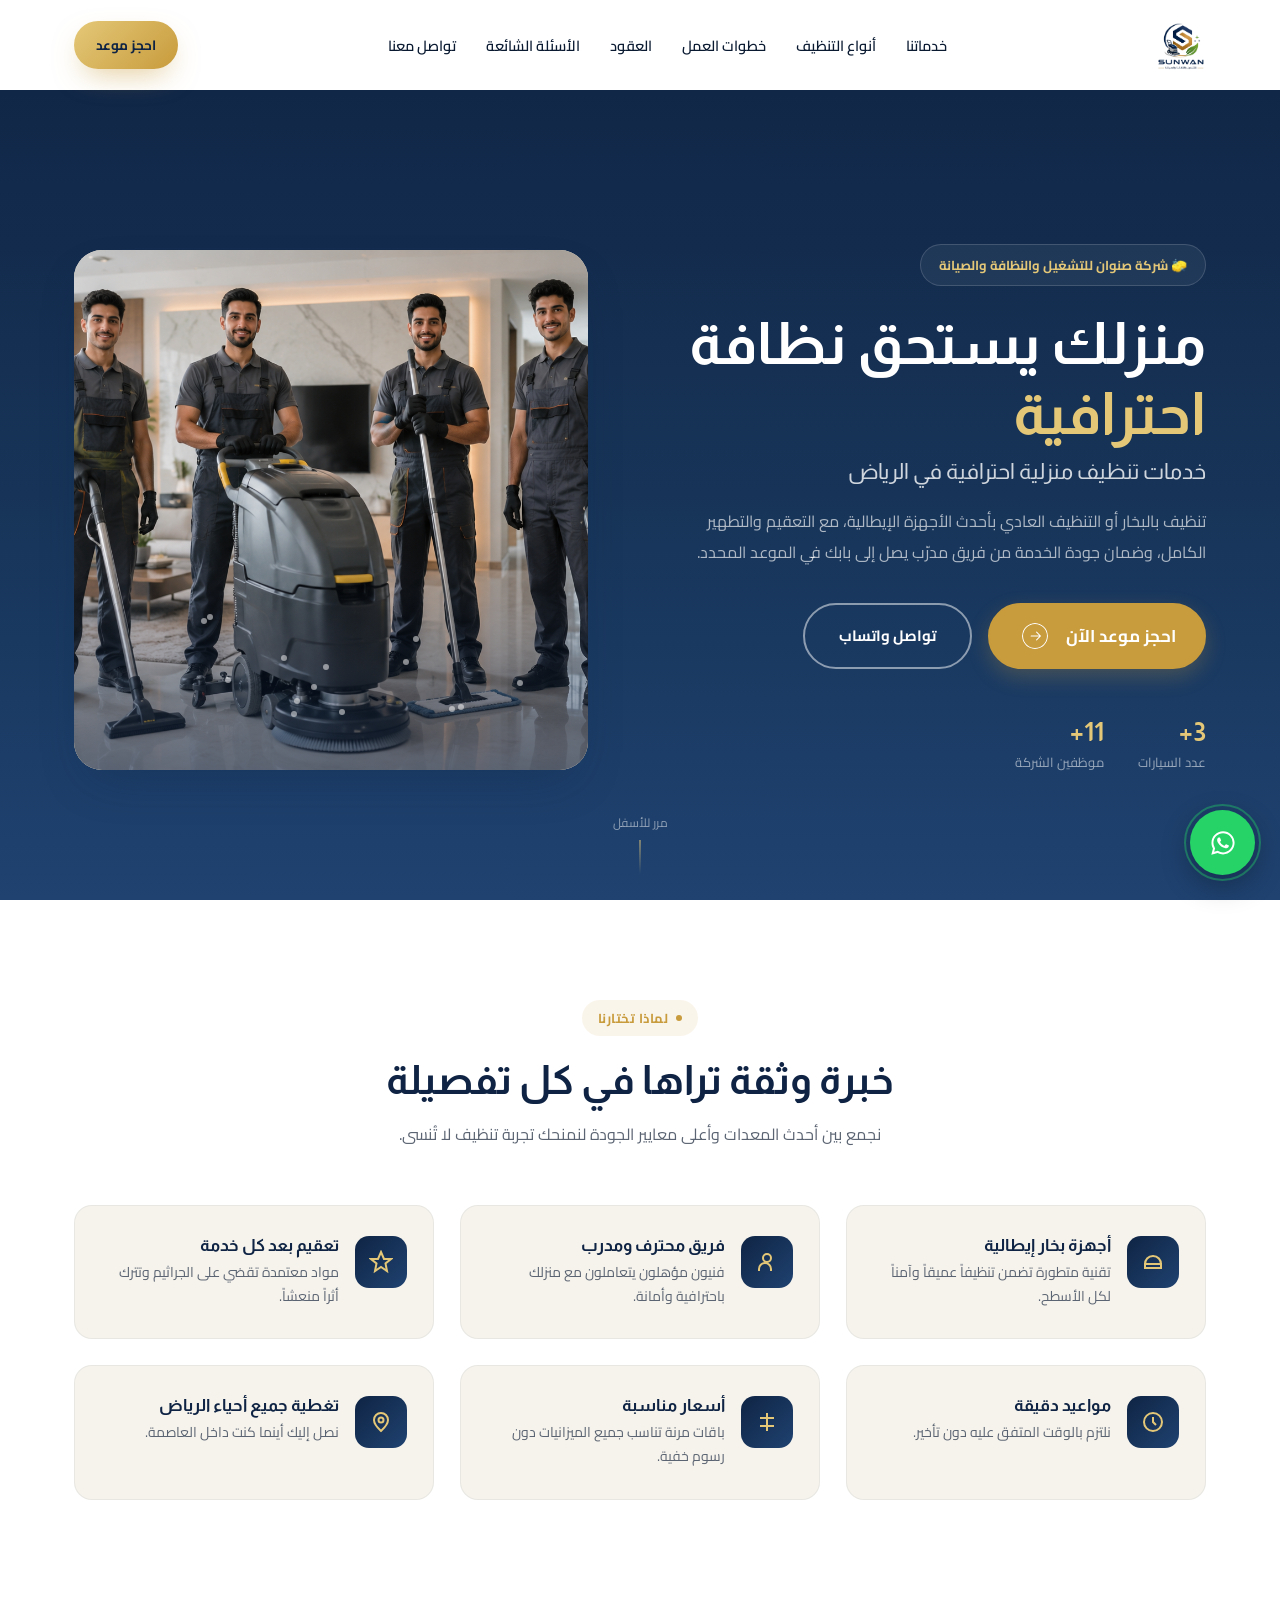
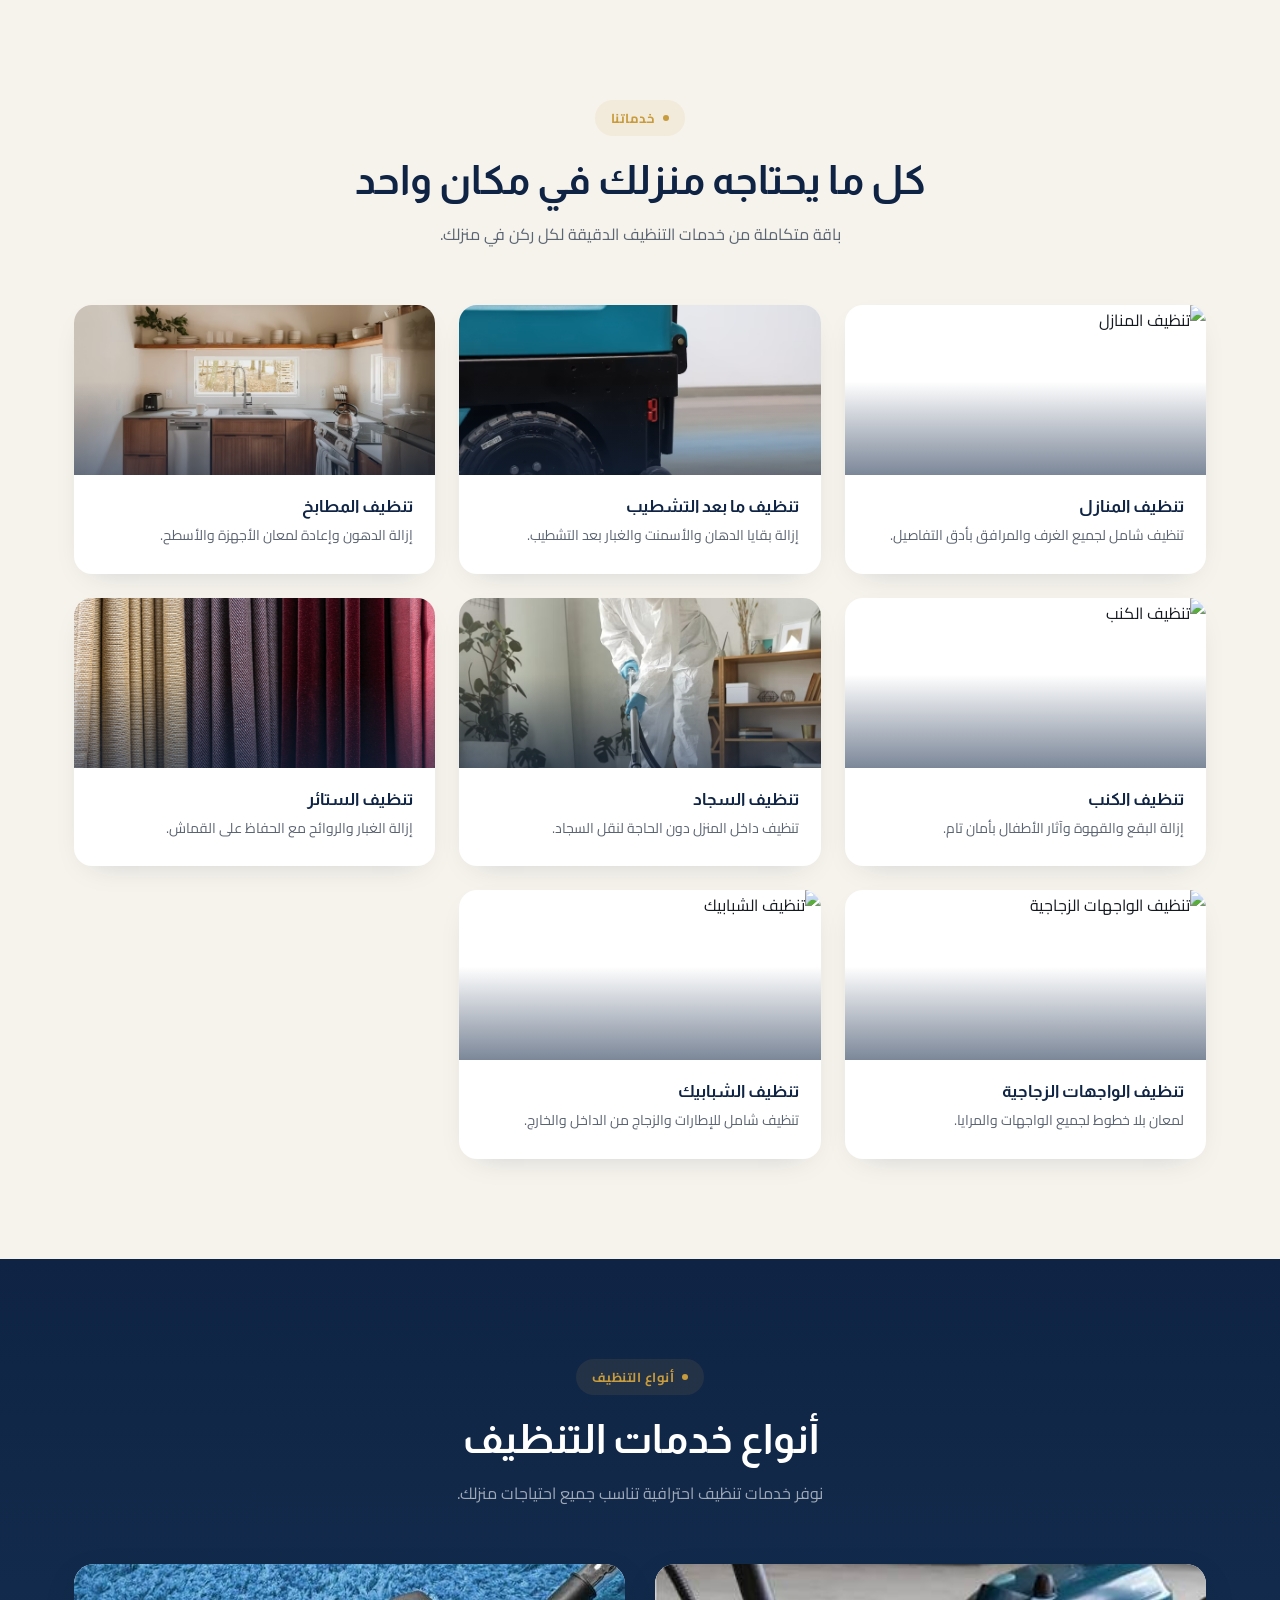
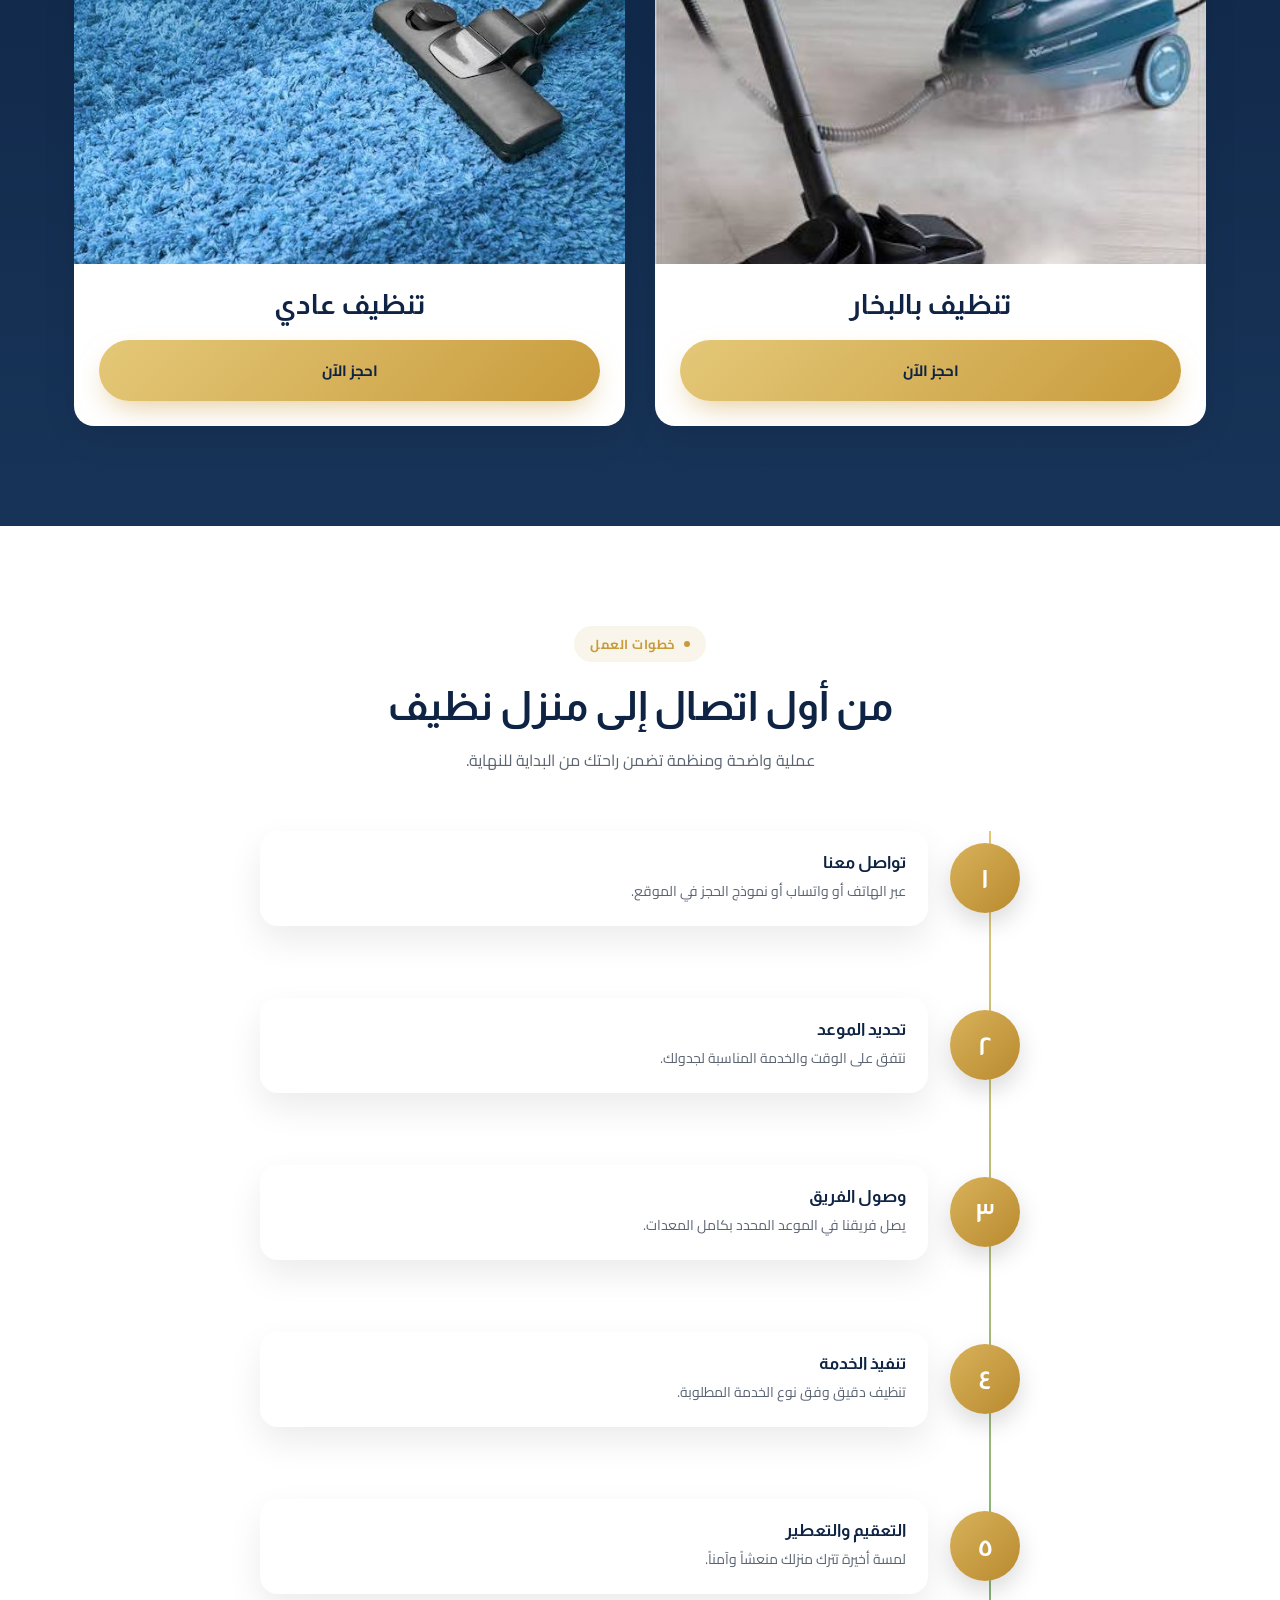
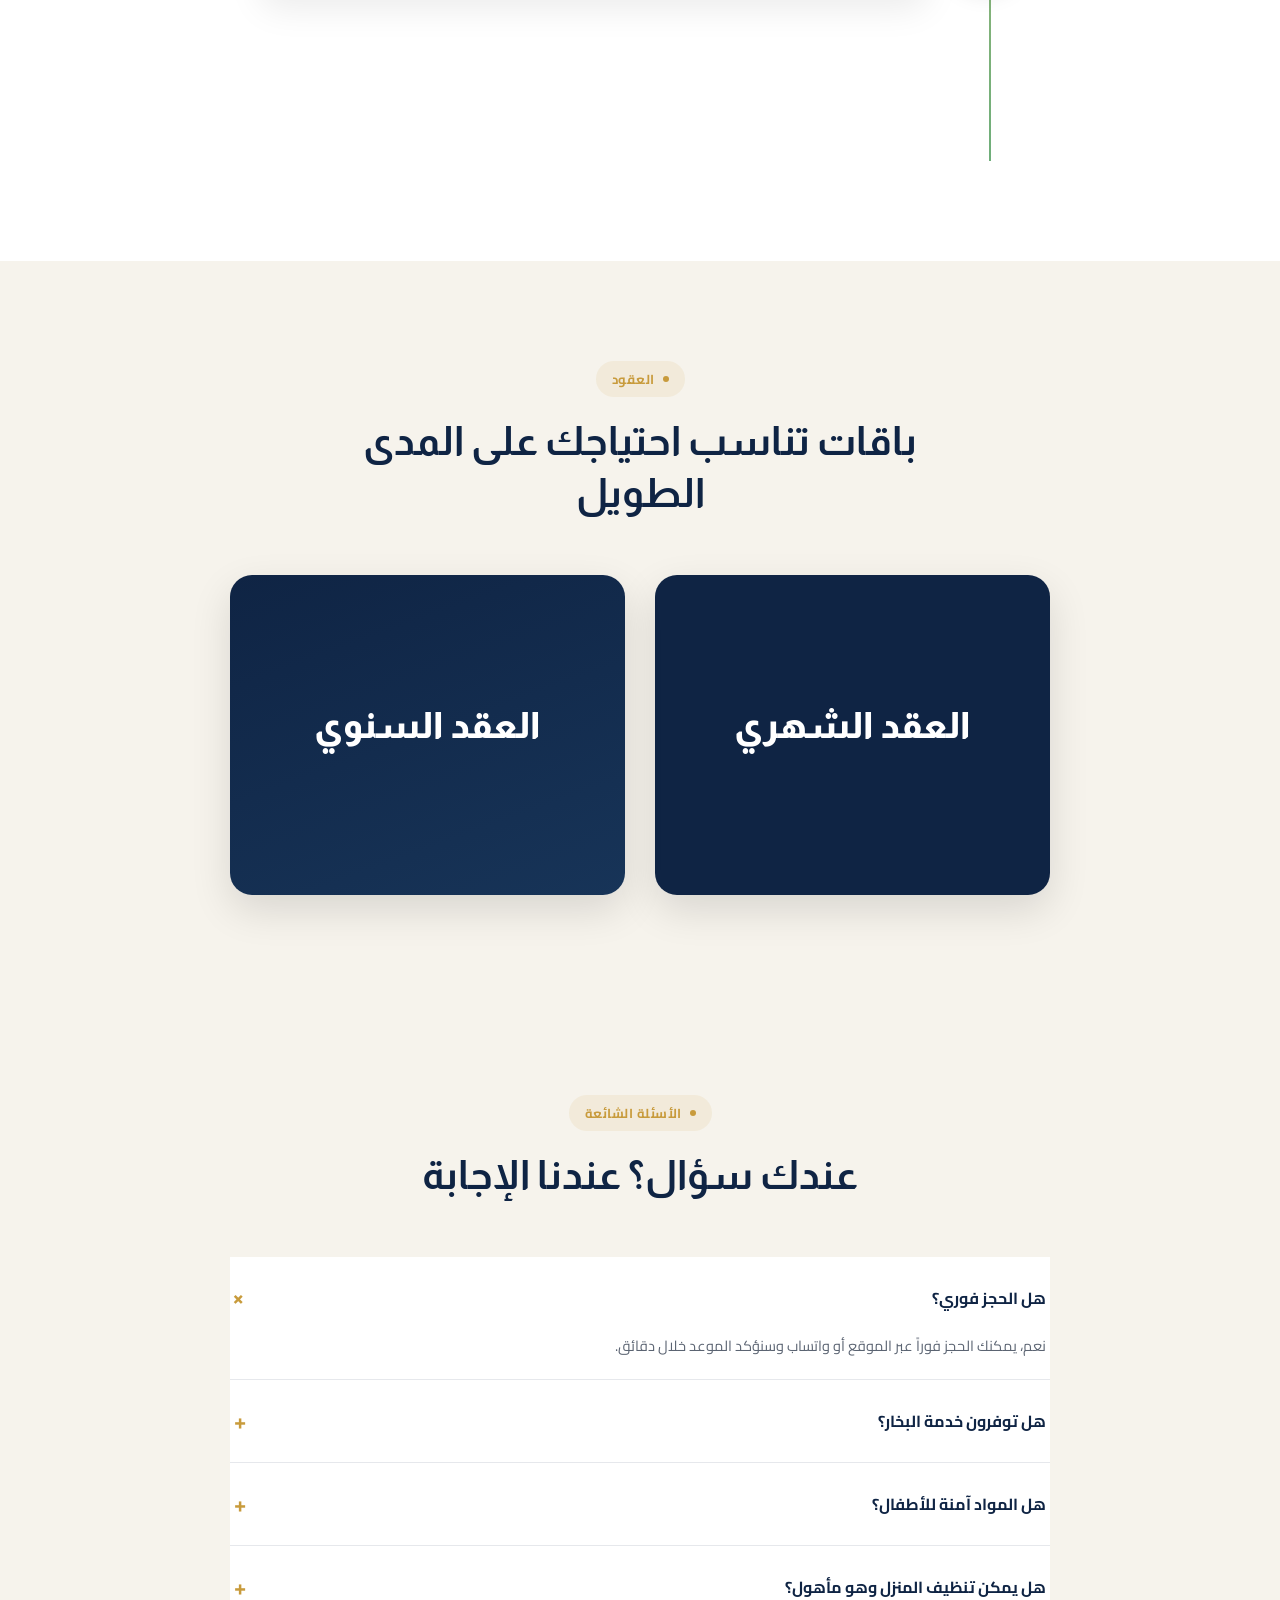
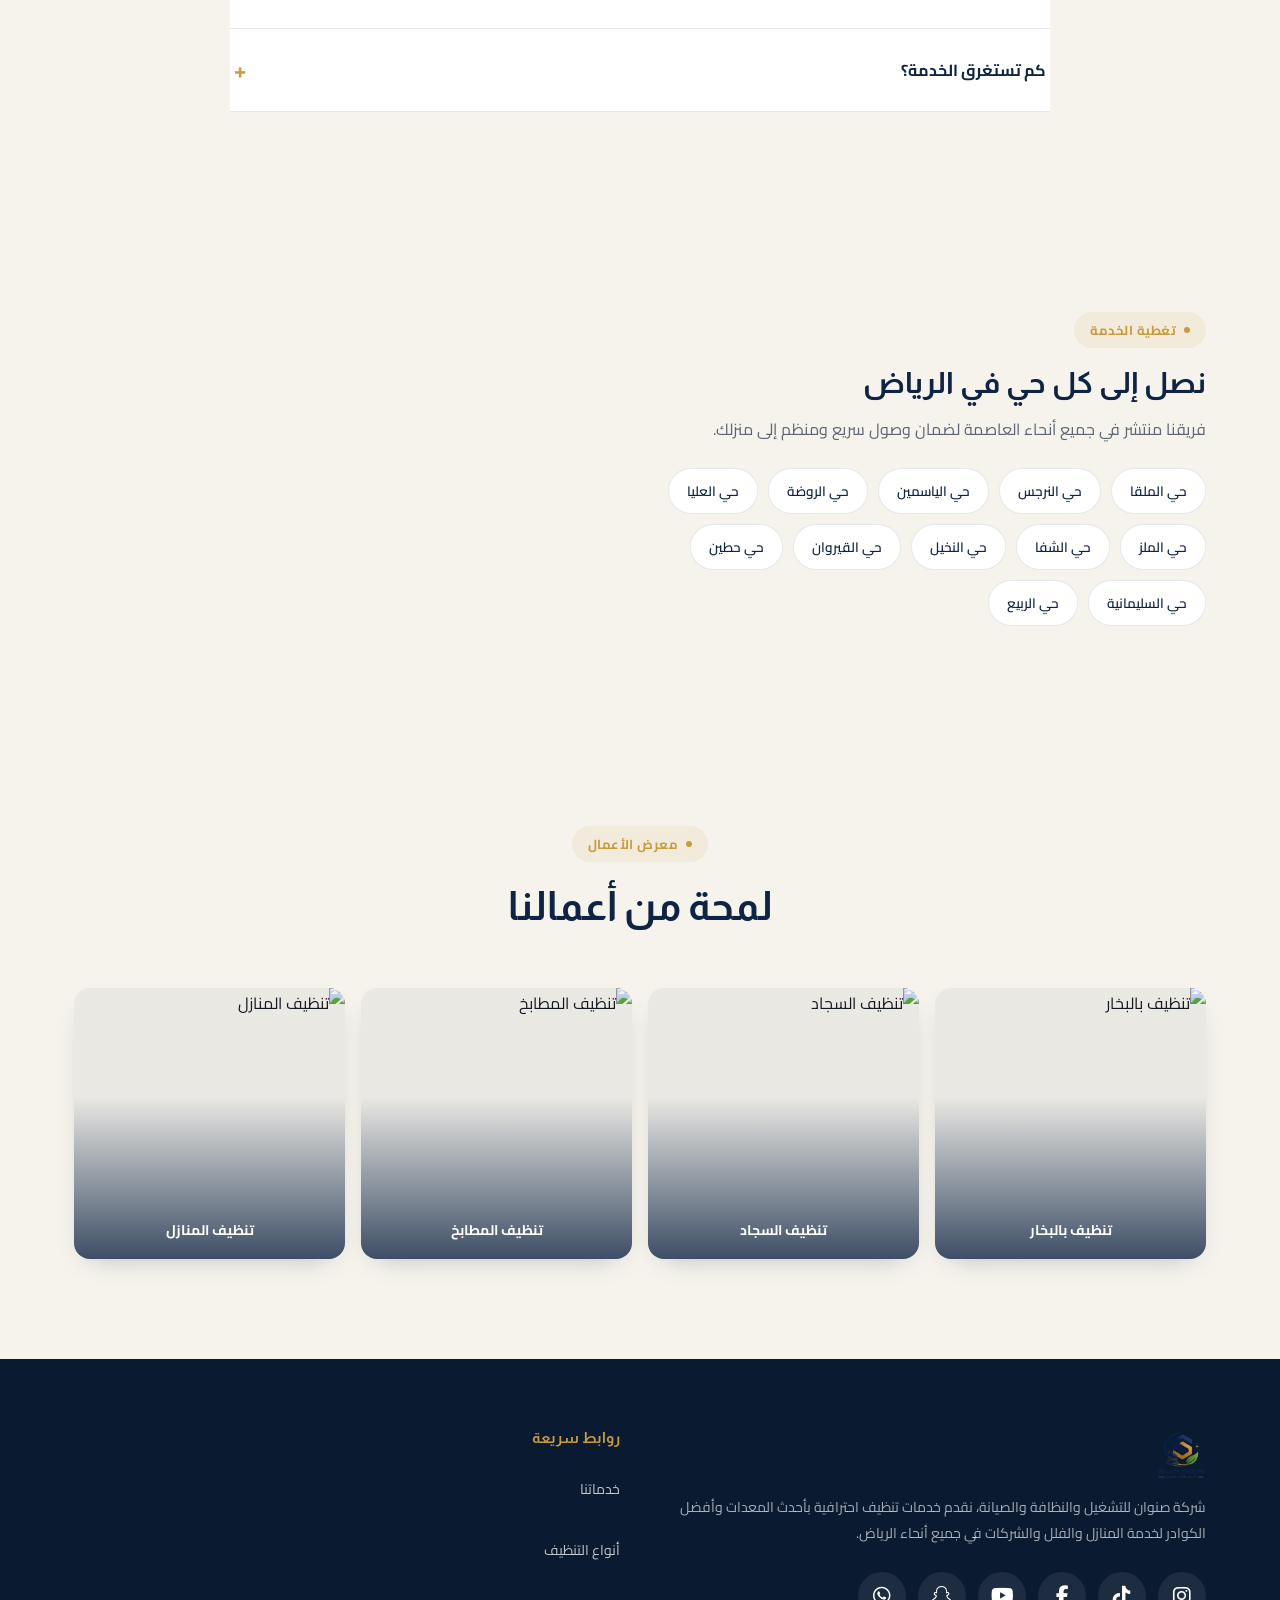
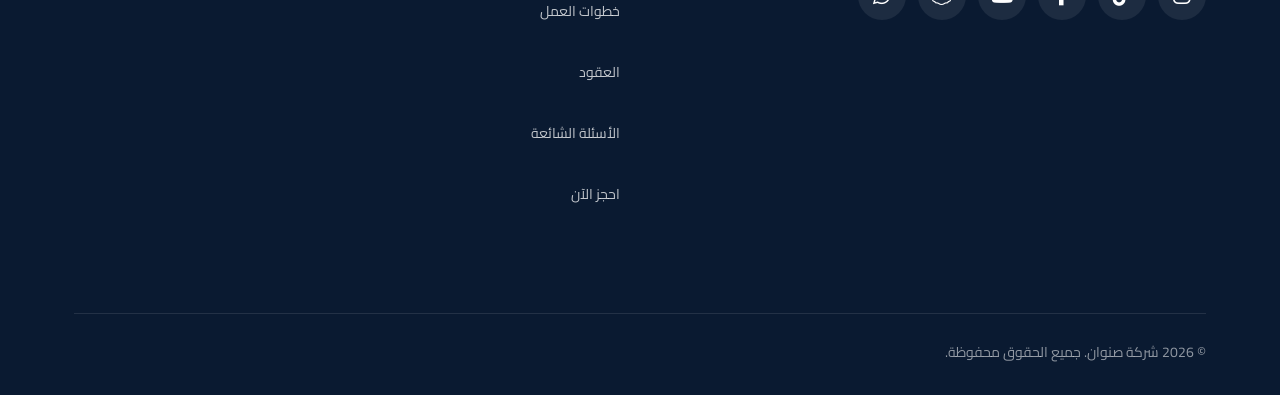
==== index.html @ 256447c5 "Add files via upload" ====
<!DOCTYPE html>
<html lang="ar" dir="rtl">
<head>
<meta charset="UTF-8">
<meta name="viewport" content="width=device-width, initial-scale=1.0">
<title>صنوان | خدمات تنظيف منزلية احترافية في الرياض</title>
<link rel="preconnect" href="https://fonts.googleapis.com">

<link href="https://fonts.googleapis.com/css2?family=Almarai:wght@400;700;800&family=Cairo:wght@300;400;500;600;700&display=swap" rel="stylesheet">
<link rel="stylesheet" href="https://cdnjs.cloudflare.com/ajax/libs/font-awesome/6.7.2/css/all.min.css">
<link rel="stylesheet" href="css.css">
<style>
</style>
</head>
<body>

<!-- HEADER -->
<header id="siteHeader">
  <div class="container nav-wrap">
<div class="logo">
  <a href="index.html">
    <img src="logo.png" alt="SUNWAN Logo">
  </a>
</div>    <nav><ul>
      <li><a href="#services">خدماتنا</a></li>
      <li><a href="#types">أنواع التنظيف</a></li>
      <li><a href="#process">خطوات العمل</a></li>
      <li><a href="#contracts">العقود</a></li>
      <li><a href="#faq">الأسئلة الشائعة</a></li>
      <li><a href="#booking">تواصل معنا</a></li>
    </ul></nav>
    <div class="nav-cta">
      <a href="booking.html" class="btn btn-gold" style="padding:11px 22px; font-size:13.5px;">احجز موعد</a>
    </div>
    <div class="nav-toggle"><span></span><span></span><span></span></div>
  </div>
</header>

<!-- HERO -->
<section class="hero">
  <div class="container hero-grid">
    <div>
      <div class="hero-eyebrow">🧽 شركة صنوان للتشغيل والنظافة والصيانة</div>
      <h1>منزلك يستحق نظافة <em>احترافية</em></h1>
      <h2 class="sub">خدمات تنظيف منزلية احترافية في الرياض</h2>
      <p class="desc">تنظيف بالبخار أو التنظيف العادي بأحدث الأجهزة الإيطالية، مع التعقيم والتطهير الكامل، وضمان جودة الخدمة من فريق مدرّب يصل إلى بابك في الموعد المحدد.</p>
      <div class="hero-actions">


        
<a href="booking.html" class="btn-book">
    <span>احجز موعد الآن</span>

    <svg xmlns="http://www.w3.org/2000/svg"
        viewBox="0 0 74 74"
        width="32"
        height="32"
        fill="none">
        <circle cx="37" cy="37" r="35.5"
            stroke="currentColor"
            stroke-width="3"/>
        <path fill="currentColor"
            d="M49 35.5H26a1.5 1.5 0 000 3h23l-8.49 8.49a1.5 1.5 0 102.12 2.12l11.05-11.05a1.5 1.5 0 000-2.12L42.63 24.89a1.5 1.5 0 10-2.12 2.12L49 35.5z"/>
    </svg>
</a>        <a href="https://wa.me/966569907555?text=السلام%20عليكم،%20أود%20الاستفسار%20عن%20خدماتكم" target="_blank" class="btn btn-outline">تواصل واتساب</a>
      </div>
      <div class="hero-stats">
        <div><strong id="statHomes">0</strong><span> عدد السيارات </span></div>
        <div><strong id="statClients">0</strong><span> موظفين الشركة</span></div>
      </div>
    </div>

    <div class="hero-visual">
      <div class="room-card">
        <img src="main.png" alt="فريق تنظيف منزلي محترف داخل منزل حديث">
      </div>
      <div class="floaters" id="dustFloaters"></div>
    </div>
  </div>
  <div class="scroll-cue"><span>مرر للأسفل</span><span class="line"></span></div>
</section>

<!-- WHY US -->
<section class="section why reveal" id="why">
  <div class="container">
    <div class="section-head">
      <div class="eyebrow">لماذا تختارنا</div>
      <h2>خبرة وثقة تراها في كل تفصيلة</h2>
      <p>نجمع بين أحدث المعدات وأعلى معايير الجودة لنمنحك تجربة تنظيف لا تُنسى.</p>
    </div>
    <div class="why-grid">
      <div class="why-item"><div class="why-icon"><svg width="24" height="24" viewBox="0 0 24 24" fill="none" stroke="currentColor" stroke-width="2"><path d="M4 14c0-4 3-8 8-8s8 4 8 8"/><path d="M4 14h16v4H4z"/></svg></div><div><h4>أجهزة بخار إيطالية</h4><p>تقنية متطورة تضمن تنظيفاً عميقاً وآمناً لكل الأسطح.</p></div></div>
      <div class="why-item"><div class="why-icon"><svg width="24" height="24" viewBox="0 0 24 24" fill="none" stroke="currentColor" stroke-width="2"><circle cx="12" cy="8" r="4"/><path d="M4 21v-2a6 6 0 0112 0v2"/></svg></div><div><h4>فريق محترف ومدرب</h4><p>فنيون مؤهلون يتعاملون مع منزلك باحترافية وأمانة.</p></div></div>
      <div class="why-item"><div class="why-icon"><svg width="24" height="24" viewBox="0 0 24 24" fill="none" stroke="currentColor" stroke-width="2"><path d="M12 2l3 7h7l-5.5 4.5L18 21l-6-4-6 4 1.5-7.5L2 9h7z"/></svg></div><div><h4>تعقيم بعد كل خدمة</h4><p>مواد معتمدة تقضي على الجراثيم وتترك أثراً منعشاً.</p></div></div>
      <div class="why-item"><div class="why-icon"><svg width="24" height="24" viewBox="0 0 24 24" fill="none" stroke="currentColor" stroke-width="2"><circle cx="12" cy="12" r="9"/><path d="M12 7v5l3 3"/></svg></div><div><h4>مواعيد دقيقة</h4><p>نلتزم بالوقت المتفق عليه دون تأخير.</p></div></div>
      <div class="why-item"><div class="why-icon"><svg width="24" height="24" viewBox="0 0 24 24" fill="none" stroke="currentColor" stroke-width="2"><path d="M12 3v18M5 8h14M5 16h14"/></svg></div><div><h4>أسعار مناسبة</h4><p>باقات مرنة تناسب جميع الميزانيات دون رسوم خفية.</p></div></div>
      <div class="why-item"><div class="why-icon"><svg width="24" height="24" viewBox="0 0 24 24" fill="none" stroke="currentColor" stroke-width="2"><path d="M12 21s-7-6.5-7-11a7 7 0 0114 0c0 4.5-7 11-7 11z"/><circle cx="12" cy="10" r="2.5"/></svg></div><div><h4>تغطية جميع أحياء الرياض</h4><p>نصل إليك أينما كنت داخل العاصمة.</p></div></div>
    </div>
  </div>
</section>

<!-- SERVICES -->
<section class="section services reveal" id="services">
  <div class="container">
    <div class="section-head">
      <div class="eyebrow">خدماتنا</div>
      <h2>كل ما يحتاجه منزلك في مكان واحد</h2>
      <p>باقة متكاملة من خدمات التنظيف الدقيقة لكل ركن في منزلك.</p>
    </div>
    <div class="services-grid">
      <div class="svc-card"><div class="svc-top"><img src="ser/1.jpg" alt="تنظيف المنازل"></div><div class="svc-body"><h4>تنظيف المنازل</h4><p>تنظيف شامل لجميع الغرف والمرافق بأدق التفاصيل.</p></div></div>
      <div class="svc-card"><div class="svc-top"><img src="ser/2.avif" alt="تنظيف ما بعد التشطيب"></div><div class="svc-body"><h4>تنظيف ما بعد التشطيب</h4><p>إزالة بقايا الدهان والأسمنت والغبار بعد التشطيب.</p></div></div>
      <div class="svc-card"><div class="svc-top"><img src="ser/3.avif" alt="تنظيف المطابخ"></div><div class="svc-body"><h4>تنظيف المطابخ</h4><p>إزالة الدهون وإعادة لمعان الأجهزة والأسطح.</p></div></div>
      <div class="svc-card"><div class="svc-top"><img src="ser/4.jpg" alt="تنظيف الكنب"></div><div class="svc-body"><h4>تنظيف الكنب</h4><p>إزالة البقع والقهوة وآثار الأطفال بأمان تام.</p></div></div>
      <div class="svc-card"><div class="svc-top"><img src="ser/5.avif" alt="تنظيف السجاد"></div><div class="svc-body"><h4>تنظيف السجاد</h4><p>تنظيف داخل المنزل دون الحاجة لنقل السجاد.</p></div></div>
      <div class="svc-card"><div class="svc-top"><img src="ser/6.jpg" alt="تنظيف الستائر"></div><div class="svc-body"><h4>تنظيف الستائر</h4><p>إزالة الغبار والروائح مع الحفاظ على القماش.</p></div></div>
      <div class="svc-card"><div class="svc-top"><img src="ser/7.jpg" alt="تنظيف الواجهات الزجاجية"></div><div class="svc-body"><h4>تنظيف الواجهات الزجاجية</h4><p>لمعان بلا خطوط لجميع الواجهات والمرايا.</p></div></div>
      <div class="svc-card"><div class="svc-top"><img src="ser/8.jpg" alt="تنظيف الشبابيك"></div><div class="svc-body"><h4>تنظيف الشبابيك</h4><p>تنظيف شامل للإطارات والزجاج من الداخل والخارج.</p></div></div>
      
    </div>
  </div>
</section>
<!-- CLEANING TYPES -->
<section class="section types reveal" id="types">
  <div class="container">

    <div class="section-head">
      <div class="eyebrow">أنواع التنظيف</div>
      <h2>   أنواع خدمات التنظيف</h2>
      <p>نوفر خدمات تنظيف احترافية تناسب جميع احتياجات منزلك.</p>
    </div>

    <div class="types-grid">

      <!-- تنظيف بالبخار -->
      <div class="type-card">
        <img src="clean/1.png" alt="تنظيف بالبخار">
        <div class="type-content">
          <h3>تنظيف بالبخار</h3>
          <a href="booking.html" class="btn btn-gold">احجز الآن</a>
        </div>
      </div>

      <!-- تنظيف عادي -->
      <div class="type-card">
        <img src="clean/2.jfif" alt="تنظيف عادي">
        <div class="type-content">
          <h3>تنظيف عادي</h3>
          <a href="booking.html" class="btn btn-gold">احجز الآن</a>
        </div>
      </div>

    </div>

  </div>
</section>
<!-- PROCESS -->
<section class="section process reveal" id="process">
  <div class="container">
    <div class="section-head">
      <div class="eyebrow">خطوات العمل</div>
      <h2>من أول اتصال إلى منزل نظيف</h2>
      <p>عملية واضحة ومنظمة تضمن راحتك من البداية للنهاية.</p>
    </div>
    <div class="timeline">
      <div class="tl-step"><div class="tl-num">١</div><div class="tl-content"><h4>تواصل معنا</h4><p>عبر الهاتف أو واتساب أو نموذج الحجز في الموقع.</p></div></div>
      <div class="tl-step"><div class="tl-num">٢</div><div class="tl-content"><h4>تحديد الموعد</h4><p>نتفق على الوقت والخدمة المناسبة لجدولك.</p></div></div>
      <div class="tl-step"><div class="tl-num">٣</div><div class="tl-content"><h4>وصول الفريق</h4><p>يصل فريقنا في الموعد المحدد بكامل المعدات.</p></div></div>
      <div class="tl-step"><div class="tl-num">٤</div><div class="tl-content"><h4>تنفيذ الخدمة</h4><p>تنظيف دقيق وفق نوع الخدمة المطلوبة.</p></div></div>
      <div class="tl-step"><div class="tl-num">٥</div><div class="tl-content"><h4>التعقيم والتعطير</h4><p>لمسة أخيرة تترك منزلك منعشاً وآمناً.</p></div></div>
      <div class="tl-step"><div class="tl-num">٦</div><div class="tl-content"><h4>استلام العميل للخدمة</h4><p>نراجع النتيجة معك للتأكد من رضاك الكامل.</p></div></div>
    </div>
  </div>
</section>

<!-- CONTRACTS -->
<section class="section contracts reveal" id="contracts">
  <div class="container">
    <div class="section-head">
      <div class="eyebrow">العقود</div>
      <h2>باقات تناسب احتياجك على المدى الطويل</h2>
    </div>
    <div class="contract-grid">

    <div class="contract-card">

        <div class="contract-front">
            <h3>العقد الشهري</h3>
        </div>

        <div class="contract-back">
            <span class="tag">مرن</span>

            <ul>
                <li>زيارات دورية شهرية</li>
                <li>خصومات على الخدمات الإضافية</li>
                <li>إمكانية التعديل أو الإلغاء بسهولة</li>
            </ul>

        </div>

    </div>

    <div class="contract-card featured">

        <div class="contract-front">
            <h3>العقد السنوي</h3>
        </div>

        <div class="contract-back">
            <span class="tag">الأفضل قيمة</span>

            <ul>
                <li>أسعار أفضل مقارنة بالحجز الفردي</li>
                <li>أولوية في الحجز والمواعيد</li>
                <li>فريق ثابت يتعرف على منزلك</li>
            </ul>

        </div>

    </div>

</div>
    </div>
  </div>
</section>

<!-- FAQ -->
<section class="section reveal" id="faq">
  <div class="container">
    <div class="section-head">
      <div class="eyebrow">الأسئلة الشائعة</div>
      <h2>عندك سؤال؟ عندنا الإجابة</h2>
    </div>
    <div class="faq">
      <details open><summary>هل الحجز فوري؟</summary><p>نعم، يمكنك الحجز فوراً عبر الموقع أو واتساب وسنؤكد الموعد خلال دقائق.</p></details>
      <details><summary>هل توفرون خدمة البخار؟</summary><p>نعم، نستخدم أجهزة بخار إيطالية حديثة مناسبة لجميع أنواع الأسطح والمفروشات.</p></details>
      <details><summary>هل المواد آمنة للأطفال؟</summary><p>جميع المواد المستخدمة معتمدة وآمنة تماماً على الأطفال والحيوانات الأليفة.</p></details>
      <details><summary>هل يمكن تنظيف المنزل وهو مأهول؟</summary><p>بالتأكيد، نراعي وجود السكان ونعمل بطريقة منظمة لا تسبب أي إزعاج.</p></details>
      <details><summary>كم تستغرق الخدمة؟</summary><p>تختلف المدة حسب مساحة المنزل ونوع الخدمة، وعادة ما تتراوح بين ساعتين وأربع ساعات.</p></details>
    </div>
  </div>
</section>

<!-- STATS -->


<!-- COVERAGE -->
<section class="section coverage reveal">
  <div class="container coverage-wrap">
    <div>
      <div class="eyebrow">تغطية الخدمة</div>
      <h2 style="font-size:30px; margin-bottom:16px;">نصل إلى كل حي في الرياض</h2>
      <p style="color:var(--muted); margin-bottom:24px; line-height:1.8;">فريقنا منتشر في جميع أنحاء العاصمة لضمان وصول سريع ومنظم إلى منزلك.</p>
      <div class="coverage-chips">
        <span class="chip">حي الملقا</span><span class="chip">حي النرجس</span><span class="chip">حي الياسمين</span>
        <span class="chip">حي الروضة</span><span class="chip">حي العليا</span><span class="chip">حي الملز</span>
        <span class="chip">حي الشفا</span><span class="chip">حي النخيل</span><span class="chip">حي القيروان</span>
        <span class="chip">حي حطين</span><span class="chip">حي السليمانية</span><span class="chip">حي الربيع</span>
      </div>
    </div>
</section>

<!-- GALLERY -->
<section class="section reveal">
  <div class="container">
    <div class="section-head">
      <div class="eyebrow">معرض الأعمال</div>
      <h2>لمحة من أعمالنا</h2>
    </div>
    <div class="gallery-grid">
      <div class="g-item"><img src="https://images.unsplash.com/photo-1784622526658-61103c3ad820?fm=jpg&q=80&w=600&auto=format&fit=crop" alt="تنظيف بالبخار"><div class="g-caption">تنظيف بالبخار</div></div>
      <div class="g-item"><img src="https://images.unsplash.com/photo-1742483359033-13315b247c74?fm=jpg&q=80&w=600&auto=format&fit=crop" alt="تنظيف السجاد"><div class="g-caption">تنظيف السجاد</div></div>
      <div class="g-item"><img src="https://images.unsplash.com/photo-1761656630581-69a58e4e1c09?fm=jpg&q=80&w=600&auto=format&fit=crop" alt="تنظيف المطابخ"><div class="g-caption">تنظيف المطابخ</div></div>
      <div class="g-item"><img src="ser/1.jpg" alt="تنظيف المنازل"><div class="g-caption">تنظيف المنازل</div></div>
    </div>
  </div>
</section>



<!-- BOOKING -->

<!-- FOOTER -->
<footer>
  <div class="container">
    <div class="footer-grid">

      <!-- Logo -->
      <div>

        <div class="footer-logo">
          <img src="logo.png" alt="SUNWAN">
        </div>

        <p class="footer-text">
          شركة صنوان للتشغيل والنظافة والصيانة، نقدم خدمات تنظيف احترافية
          بأحدث المعدات وأفضل الكوادر لخدمة المنازل والفلل والشركات في جميع
          أنحاء الرياض.
        </p>

        <div class="social">

          <a href="https://www.instagram.com/sunwan_sa?utm_source=qr&igsh=MTMyczV4aXNkNmdlaw==" target="_blank" aria-label="Instagram">
            <i class="fab fa-instagram"></i>
          </a>

          <a href="https://www.tiktok.com/@sunwan_sa?_r=1&_t=ZS-981fyk90T9Y" target="_blank" aria-label="TikTok">
            <i class="fab fa-tiktok"></i>
          </a>

          <a href="https://www.facebook.com/people/%D8%B4%D8%B1%D9%83%D8%A9-%D8%B5%D9%86%D9%88%D8%A7%D9%86-%D8%A7%D9%84%D9%85%D8%B7%D9%88%D8%B1%D8%A9-%D9%84%D9%84%D9%86%D8%B8%D8%A7%D9%81%D8%A9-%D9%88%D8%A7%D9%84%D8%B5%D9%8A%D8%A7%D9%86%D8%A9-%D9%88%D8%A7%D9%84%D8%AA%D8%B4%D8%BA%D9%8A%D9%84/61592068643540/?rdid=dFMSb3EeC5DwrnHu&share_url=https%3A%2F%2Fwww.facebook.com%2Fshare%2F18ucL7JZgd%2F" target="_blank" aria-label="Facebook">
            <i class="fab fa-facebook-f"></i>
          </a>

          <a href="https://www.youtube.com/@sunwan_sa?si=2tzPLWfqnIXDIcfa" target="_blank" aria-label="YouTube">
            <i class="fab fa-youtube"></i>
          </a>

          <a href="https://www.snapchat.com/@sunwan_sa?share_id=oC4tZ3atR_Y&locale=ar-EG" target="_blank" aria-label="Snapchat">
            <i class="fab fa-snapchat-ghost"></i>
          </a>

          

          <a href="https://wa.me/966569907555" target="_blank" aria-label="WhatsApp">
            <i class="fab fa-whatsapp"></i>
          </a>

        </div>

      </div>

      <!-- Quick Links -->
      <div>
        <h5 style="color:#C89B3C;">روابط سريعة</h5>

        <ul>
          <li><a href="#services">خدماتنا</a></li>
          <li><a href="#types">أنواع التنظيف</a></li>
          <li><a href="#process">خطوات العمل</a></li>
          <li><a href="#contracts">العقود</a></li>
          <li><a href="#faq">الأسئلة الشائعة</a></li>
          <li><a href="#booking">احجز الآن</a></li>
        </ul>

      </div>

      <!-- Contact -->


      <!-- Work Hours -->

    

    </div>

    <div class="foot-bottom">

      <span>
        © 2026 شركة صنوان. جميع الحقوق محفوظة.
      </span>

     

    </div>

  </div>
</footer>

<!-- Floating WhatsApp -->



<a href="https://wa.me/966569907555?text=السلام%20عليكم،%20أود%20الاستفسار%20عن%20خدماتكم" target="_blank" class="wa-float" aria-label="تواصل واتساب">
  <svg width="28" height="28" viewBox="0 0 24 24" fill="currentColor"><path d="M12.04 2C6.58 2 2.13 6.45 2.13 11.91c0 1.75.46 3.39 1.26 4.81L2 22l5.42-1.36a9.9 9.9 0 004.62 1.14h.01c5.46 0 9.9-4.45 9.9-9.91 0-2.65-1.03-5.13-2.9-7C17.17 3.03 14.69 2 12.04 2zm0 18.06h-.01a8.2 8.2 0 01-4.18-1.14l-.3-.18-3.12.8.83-3.04-.2-.31a8.16 8.16 0 01-1.26-4.36c0-4.52 3.68-8.2 8.24-8.2 2.2 0 4.27.86 5.83 2.42a8.14 8.14 0 012.41 5.8c0 4.52-3.68 8.21-8.24 8.21zm4.51-6.15c-.25-.12-1.47-.72-1.7-.8-.23-.09-.39-.12-.56.12-.17.25-.64.8-.78.96-.14.17-.29.19-.54.06-.25-.12-1.04-.38-1.99-1.22-.73-.65-1.23-1.46-1.37-1.71-.14-.25-.02-.38.11-.51.11-.11.25-.29.37-.43.12-.14.16-.25.25-.42.08-.17.04-.31-.02-.43-.06-.12-.56-1.35-.77-1.85-.2-.48-.41-.42-.56-.43h-.48c-.17 0-.43.06-.66.31-.23.25-.86.84-.86 2.05s.88 2.38 1 2.54c.12.17 1.73 2.64 4.2 3.7.59.25 1.05.4 1.41.51.59.19 1.13.16 1.55.1.47-.07 1.47-.6 1.68-1.18.21-.58.21-1.08.14-1.18-.06-.11-.23-.17-.48-.29z"/></svg>
</a>

<script src="js.js">
</script>
</body>
</html>
---- css.css ----
:root{
  --navy:#0F2444;
  --navy-2:#173458;
  --navy-3:#1F4270;
  --gold:#C89B3C;
  --gold-2:#E4C878;
  --green:#3D7A4C;
  --green-2:#6FAE7A;
  --cream:#F6F3EC;
  --ink:#14181F;
  --muted:#5B6472;
  --white:#FFFFFF;
  --radius:18px;
  --shadow: 0 20px 50px -20px rgba(15,36,68,.35);
}
*{box-sizing:border-box; margin:0; padding:0;}
html{scroll-behavior:smooth;}
body{
  font-family:'Cairo', sans-serif;
  background:var(--cream);
  color:var(--ink);
  overflow-x:hidden;
}.logo img {
    height: 50px; /* غيري الحجم حسب اللوجو */
    width: auto;
    display: block;
}

.logo a {
    display: flex;
    align-items: center;
}
h1,h2,h3,h4{font-family:'Almarai', sans-serif; color:var(--navy);}
a{text-decoration:none; color:inherit;}
img{max-width:100%; display:block;}
.container{max-width:1180px; margin:0 auto; padding:0 24px;}
.eyebrow{
  display:inline-flex; align-items:center; gap:8px;
  font-size:13px; font-weight:700; letter-spacing:.5px;
  color:var(--gold); background:rgba(200,155,60,.1);
  padding:6px 16px; border-radius:100px; margin-bottom:18px;
}
.eyebrow::before{content:""; width:6px; height:6px; border-radius:50%; background:var(--gold);}
.section{padding:100px 0;}
.section-head{text-align:center; max-width:640px; margin:0 auto 56px;}
.section-head h2{font-size:clamp(28px,4vw,40px); line-height:1.3; margin-bottom:14px;}
.section-head p{color:var(--muted); font-size:16px; line-height:1.8;}
.btn{
  display:inline-flex; align-items:center; gap:10px; justify-content:center;
  padding:16px 34px; border-radius:100px; font-weight:700; font-size:15px;
  cursor:pointer; border:none; transition:transform .25s ease, box-shadow .25s ease;
  font-family:'Cairo', sans-serif;
}
.btn:active{transform:scale(.97);}
.btn-gold{background:linear-gradient(135deg,var(--gold-2),var(--gold)); color:var(--navy); box-shadow:0 12px 30px -10px rgba(200,155,60,.6);}
.btn-gold:hover{transform:translateY(-3px); box-shadow:0 16px 34px -8px rgba(200,155,60,.7);}
.btn-outline{background:transparent; color:var(--white); border:2px solid rgba(255,255,255,.5);}
.btn-outline:hover{background:rgba(255,255,255,.12); border-color:#fff;}
.btn-green{background:linear-gradient(135deg,var(--green-2),var(--green)); color:#fff; box-shadow:0 12px 30px -10px rgba(61,122,76,.55);}
.btn-green:hover{transform:translateY(-3px);}

/* ---------- HEADER ---------- */
header{
  position:fixed; inset-inline:0; top:0; z-index:100;
  background:#FFFFFF;
  transition:background .3s ease, box-shadow .3s ease, padding .3s ease;
  padding:20px 0;
}
header.scrolled{background:#fff; backdrop-filter:blur(10px); box-shadow:0 10px 30px -14px rgba(0,0,0,.5); padding:12px 0;}
.nav-wrap{display:flex; align-items:center; justify-content:space-between;}
.logo{display:flex; align-items:center; gap:10px; font-family:'Almarai'; font-weight:800; font-size:22px; color:#fff;}
.logo span{color:var(--gold);}
.logo .mark{
  width:38px; height:38px; border-radius:10px;
  background:conic-gradient(from 200deg, var(--gold), var(--navy-3), var(--green));
  display:flex; align-items:center; justify-content:center; font-size:16px; color:#fff; font-weight:800;
}
nav ul{display:flex; gap:30px; list-style:none;}
nav a{color:#0A1A31; font-size:14.5px; font-weight:600; transition:color .2s;}
nav a:hover{color:var(--gold-2);}
.nav-cta{display:flex; gap:12px;}
.nav-toggle{display:none; flex-direction:column; gap:5px; cursor:pointer;}
.nav-toggle span{width:26px; height:2px; background:#fff; border-radius:2px;}
@media(max-width:920px){
  nav ul{display:none;}
  .nav-cta{display:none;}
  .nav-toggle{display:flex;}
}

/* ---------- HERO ---------- */
.hero{
  position:relative; min-height:100vh; display:flex; align-items:center;
  background:linear-gradient(180deg,var(--navy) 0%, var(--navy-2) 55%, var(--navy-3) 100%);
  overflow:hidden; padding-top:120px;
}
.hero-grid{
  display:grid; grid-template-columns:1.05fr .95fr; gap:50px; align-items:center;
  position:relative; z-index:3;
}
.hero-eyebrow{
  display:inline-flex; align-items:center; gap:10px; color:var(--gold-2);
  background:rgba(255,255,255,.06); border:1px solid rgba(255,255,255,.15);
  padding:8px 18px; border-radius:100px; font-size:13px; font-weight:700; margin-bottom:24px;
}
.hero h1{font-size:clamp(34px,5vw,58px); color:#fff; line-height:1.2; margin-bottom:10px;}
.hero h1 em{font-style:normal; color:var(--gold-2);}
.hero h2.sub{font-size:clamp(17px,2.2vw,22px); color:rgba(255,255,255,.8); font-weight:500; margin-bottom:22px;}
.hero p.desc{color:rgba(255,255,255,.65); font-size:16px; line-height:1.9; max-width:520px; margin-bottom:36px;}
.hero-actions{display:flex; gap:16px; flex-wrap:wrap;}
.hero-stats{display:flex; gap:34px; margin-top:48px; flex-wrap:wrap;}
.hero-stats div strong{display:block; font-family:'Almarai'; font-size:26px; color:var(--gold-2);}
.hero-stats div span{font-size:13px; color:rgba(255,255,255,.55);}

/* Hero illustration: modern Saudi living room scene, flat illustrated */
.hero-visual{position:relative; height:520px;}
.room-card{
  position:absolute; inset:0; border-radius:28px; overflow:hidden;
  box-shadow:var(--shadow); background:linear-gradient(160deg,#F3E9D2,#EADFC3);
}
.room-card img{width:100%; height:100%; object-fit:cover; display:block;}
.room-card::after{
  content:""; position:absolute; inset:0;
  background:linear-gradient(0deg, rgba(15,36,68,.55) 0%, rgba(15,36,68,0) 45%);
}
.room-svg{width:100%; height:100%; display:block;}
.sparkle{position:absolute; animation:twinkle 2.4s ease-in-out infinite;}
@keyframes twinkle{0%,100%{opacity:.2; transform:scale(.7);} 50%{opacity:1; transform:scale(1.15);}}
.floaters{position:absolute; inset:0; pointer-events:none; z-index:2;}
.dust{position:absolute; width:6px; height:6px; border-radius:50%; background:rgba(255,255,255,.5); animation:float-up 7s linear infinite;}
@keyframes float-up{
  0%{transform:translateY(0) translateX(0); opacity:0;}
  10%{opacity:.7;}
  100%{transform:translateY(-420px) translateX(30px); opacity:0;}
}
.scroll-cue{position:absolute; bottom:26px; left:50%; transform:translateX(-50%); z-index:3; color:rgba(255,255,255,.5); font-size:12px; display:flex; flex-direction:column; align-items:center; gap:6px;}
.scroll-cue .line{width:1px; height:34px; background:linear-gradient(var(--gold-2), transparent); animation:scrolldown 1.6s ease-in-out infinite;}
@keyframes scrolldown{0%{opacity:0; transform:translateY(-8px);}50%{opacity:1;}100%{opacity:0; transform:translateY(10px);}}

/* ---------- WHY US ---------- */
.why{background:var(--white);}
.why-grid{display:grid; grid-template-columns:repeat(3,1fr); gap:26px;}
.why-item{
  background:var(--cream); border-radius:var(--radius); padding:30px 26px;
  display:flex; gap:16px; align-items:flex-start;
  transition:transform .25s ease, box-shadow .25s ease;
  border:1px solid rgba(15,36,68,.06);
}
.why-item:hover{transform:translateY(-6px); box-shadow:var(--shadow);}
.why-icon{
  flex:none; width:52px; height:52px; border-radius:14px;
  background:linear-gradient(135deg,var(--navy),var(--navy-3));
  display:flex; align-items:center; justify-content:center; color:var(--gold-2);
}
.why-item h4{font-size:17px; margin-bottom:6px;}
.why-item p{font-size:14px; color:var(--muted); line-height:1.7;}
@media(max-width:860px){.why-grid{grid-template-columns:1fr 1fr;}}
@media(max-width:560px){.why-grid{grid-template-columns:1fr;}}

/* ---------- SERVICES ---------- */
.services{background:var(--cream);}
.services-grid{display:grid; grid-template-columns:repeat(3,1fr); gap:24px;}
.svc-card{
  background:var(--white); border-radius:var(--radius); overflow:hidden;
  box-shadow:0 10px 30px -18px rgba(15,36,68,.25);
  transition:transform .3s ease, box-shadow .3s ease;
}
.svc-card:hover{transform:translateY(-8px); box-shadow:var(--shadow);}
.svc-top{
  height:170px; position:relative; overflow:hidden;
}
.svc-top img{width:100%; height:100%; object-fit:cover; transition:transform .4s ease;}
.svc-card:hover .svc-top img{transform:scale(1.08);}
.svc-top::after{content:""; position:absolute; inset:0; background:linear-gradient(0deg, rgba(15,36,68,.55), rgba(15,36,68,0) 55%);}
.svc-body{padding:22px 22px 26px;}
.svc-body h4{font-size:17px; margin-bottom:8px;}
.svc-body p{font-size:14px; color:var(--muted); line-height:1.7;}
@media(max-width:900px){.services-grid{grid-template-columns:1fr 1fr;}}
@media(max-width:560px){.services-grid{grid-template-columns:1fr;}}

/* ---------- CLEANING TYPES (SIGNATURE ANIMATED SECTION) ---------- */
.types{background:linear-gradient(180deg,var(--navy),var(--navy-2)); color:#fff; position:relative; overflow:hidden;}
.types .section-head h2{color:#fff;}
.types .section-head p{color:rgba(255,255,255,.6);}
.type-tabs{display:flex; justify-content:center; gap:14px; margin-bottom:44px; flex-wrap:wrap;}
.type-tab{
  padding:14px 30px; border-radius:100px; font-weight:700; font-size:15px; cursor:pointer;
  background:rgba(255,255,255,.06); border:1px solid rgba(255,255,255,.16); color:rgba(255,255,255,.7);
  transition:all .25s ease; display:flex; align-items:center; gap:10px;
}
.type-tab.active{background:linear-gradient(135deg,var(--gold-2),var(--gold)); color:var(--navy); border-color:transparent;}
.type-tab .dot{width:8px; height:8px; border-radius:50%; background:currentColor; opacity:.6;}

.clean-demo{
  max-width:920px; margin:0 auto; background:rgba(255,255,255,.04);
  border:1px solid rgba(255,255,255,.1); border-radius:24px; padding:34px;
}
.clean-track{
  position:relative; height:230px; border-radius:16px; overflow:hidden;
  box-shadow:inset 0 0 40px rgba(0,0,0,.35);
}
.floor-photo{
  position:absolute; inset:0;
  background-image:url('https://images.unsplash.com/photo-1765176938583-eb2101bb6919?fm=jpg&q=80&w=1400&auto=format&fit=crop');
  background-size:cover; background-position:center;
  filter:brightness(.5) saturate(.45) contrast(1.05);
}
.floor-photo.clean{
  filter:brightness(1.05) saturate(1.15) contrast(1);
  box-shadow:inset 0 0 30px rgba(255,255,255,.35);
  clip-path:inset(0 0 0 100%);
  animation:wipe-cycle 7s ease-in-out infinite;
}
.tile-lines{display:none;}
@keyframes wipe-cycle{
  0%{clip-path:inset(0 0 0 100%);}
  45%{clip-path:inset(0 0 0 0%);}
  55%{clip-path:inset(0 0 0 0%);}
  100%{clip-path:inset(0 0 0 100%);}
}

.machine{
  position:absolute; top:50%; width:130px; height:104px;
  transform:translate(50%,-50%);
  right:0%;
  animation:machine-move 7s ease-in-out infinite;
  filter:drop-shadow(0 10px 18px rgba(0,0,0,.5));
}
@keyframes machine-move{
  0%{right:0%;}
  45%{right:100%;}
  55%{right:100%;}
  100%{right:0%;}
}
.machine img{width:100%; height:100%; object-fit:cover; border-radius:14px; border:3px solid rgba(255,255,255,.85); box-shadow:0 8px 20px rgba(0,0,0,.4);}
.machine .m-normal{display:none;}
.mode-normal .machine .m-steam{display:none;}
.mode-normal .machine .m-normal{display:block;}

.particles{position:absolute; inset:0; overflow:visible; pointer-events:none;}
.puff{
  position:absolute; left:20%; top:6%; width:14px; height:14px; border-radius:50%;
  background:rgba(255,255,255,.9); opacity:0;
  animation:steam-rise 2.6s ease-in infinite;
}
@keyframes steam-rise{
  0%{opacity:0; transform:translate(0,0) scale(.4);}
  15%{opacity:.8;}
  100%{opacity:0; transform:translate(-10px,-70px) scale(1.6);}
}
.bubble{
  position:absolute; left:22%; top:10%; width:10px; height:10px; border-radius:50%;
  background:radial-gradient(circle at 30% 30%, #fff, #bfe3f2 70%); opacity:0;
  animation:bubble-rise 2.2s ease-out infinite;
}
@keyframes bubble-rise{
  0%{opacity:0; transform:translate(0,0) scale(.5);}
  20%{opacity:.9;}
  100%{opacity:0; transform:translate(8px,-55px) scale(1.2);}
}
.spark{position:absolute; left:18%; top:2%; opacity:0; animation:spark-pop 2.4s ease-in-out infinite; color:#fff;}
@keyframes spark-pop{0%,100%{opacity:0; transform:scale(.4) rotate(0deg);}50%{opacity:.9; transform:scale(1) rotate(90deg);}}

.mode-normal .puff, .mode-normal .spark{display:none;}
.mode-steam .bubble{display:none;}

.clean-caption{display:flex; justify-content:space-between; align-items:center; margin-top:26px; flex-wrap:wrap; gap:16px;}
.clean-caption h3{color:#fff; font-size:20px;}
.type-feats{display:flex; gap:22px; flex-wrap:wrap;}
.type-feats span{font-size:13.5px; color:rgba(255,255,255,.7); display:flex; align-items:center; gap:8px;}
.type-feats span::before{content:"✓"; color:var(--gold-2); font-weight:800;}

/* ---------- PROCESS TIMELINE ---------- */
.process{background:var(--white);}
.timeline{position:relative; max-width:760px; margin:0 auto;}
.timeline::before{content:""; position:absolute; top:0; bottom:0; right:29px; width:2px; background:linear-gradient(var(--gold-2),var(--green-2));}
.tl-step{position:relative; display:flex; gap:24px; padding-bottom:44px;}
.tl-step:last-child{padding-bottom:0;}
.tl-num{
  flex:none; width:60px; height:60px; border-radius:50%; background:var(--navy);
  color:var(--gold-2); font-family:'Almarai'; font-weight:800; font-size:20px;
  display:flex; align-items:center; justify-content:center; z-index:2;
  box-shadow:0 0 0 6px var(--white);
}
.tl-content{padding-top:8px;}
.tl-content h4{font-size:17px; margin-bottom:6px;}
.tl-content p{color:var(--muted); font-size:14px;}

/* ---------- CONTRACTS ---------- */
.contracts{background:var(--cream);}
.contract-grid{display:grid; grid-template-columns:1fr 1fr; gap:26px; max-width:820px; margin:0 auto;}
.contract-card{
  background:var(--white); border-radius:var(--radius); padding:38px 32px;
  box-shadow:0 10px 30px -18px rgba(15,36,68,.25); position:relative; overflow:hidden;
}
.contract-card.featured{background:linear-gradient(160deg,var(--navy),var(--navy-2)); color:#fff;}
.contract-card.featured h3, .contract-card.featured .tag{color:#fff;}
.contract-card .tag{display:inline-block; font-size:12px; font-weight:700; color:var(--gold); background:rgba(200,155,60,.12); padding:5px 14px; border-radius:100px; margin-bottom:16px;}
.contract-card h3{font-size:22px; margin-bottom:18px;}
.contract-card ul{list-style:none; display:flex; flex-direction:column; gap:12px;}
.contract-card li{display:flex; gap:10px; align-items:flex-start; font-size:14.5px;}
.contract-card.featured li{color:rgba(255,255,255,.85);}
.contract-card:not(.featured) li{color:var(--muted);}
.contract-card li::before{content:"◆"; color:var(--gold); font-size:10px; margin-top:5px;}
@media(max-width:700px){.contract-grid{grid-template-columns:1fr;}}

/* ---------- FAQ ---------- */
.faq{background:var(--white); max-width:820px; margin:0 auto;}
details{border-bottom:1px solid rgba(15,36,68,.1); padding:20px 4px;}
summary{cursor:pointer; font-weight:700; font-size:16px; display:flex; justify-content:space-between; align-items:center; list-style:none; color:var(--navy);}
summary::-webkit-details-marker{display:none;}
summary::after{content:"+"; font-size:22px; color:var(--gold); transition:transform .25s ease;}
details[open] summary::after{transform:rotate(45deg);}
details p{color:var(--muted); font-size:14.5px; line-height:1.8; margin-top:14px;}

/* ---------- STATS ---------- */
.stats{background:linear-gradient(135deg,var(--navy),var(--navy-3)); color:#fff;}
.stats-grid{display:grid; grid-template-columns:repeat(4,1fr); gap:20px; text-align:center;}
.stat-item strong{display:block; font-family:'Almarai'; font-size:clamp(30px,4vw,44px); color:var(--gold-2);}
.stat-item span{font-size:14px; color:rgba(255,255,255,.6);}
@media(max-width:800px){.stats-grid{grid-template-columns:1fr 1fr;}}

/* ---------- COVERAGE ---------- */
.coverage{background:var(--cream);}
.coverage-wrap{display:grid; grid-template-columns:1fr 1fr; gap:50px; align-items:center;}
.coverage-map{position:relative; height:340px; display:flex; align-items:center; justify-content:center;}
.coverage-chips{display:flex; flex-wrap:wrap; gap:10px;}
.chip{background:var(--white); border:1px solid rgba(15,36,68,.1); padding:9px 18px; border-radius:100px; font-size:13.5px; font-weight:600; color:var(--navy);}
.pulse-ring{position:absolute; border-radius:50%; border:2px solid var(--gold); animation:pulse 3s ease-out infinite;}
@keyframes pulse{0%{transform:scale(.4); opacity:.9;}100%{transform:scale(1.6); opacity:0;}}
@media(max-width:860px){.coverage-wrap{grid-template-columns:1fr;} .coverage-map{order:-1;}}

/* ---------- GALLERY ---------- */
.gallery-grid{display:grid; grid-template-columns:repeat(4,1fr); gap:16px;}
.g-item{
  position:relative; overflow:hidden; aspect-ratio:1/1; border-radius:16px;
  transition:transform .3s ease; box-shadow:0 10px 26px -16px rgba(15,36,68,.4);
}
.g-item:hover{transform:scale(1.03);}
.g-item img{position:absolute; inset:0; width:100%; height:100%; object-fit:cover; transition:transform .4s ease;}
.g-item:hover img{transform:scale(1.08);}
.g-item .g-caption{
  position:absolute; inset:0; display:flex; align-items:flex-end; justify-content:center;
  padding:16px; z-index:2; text-align:center;
  background:linear-gradient(0deg, rgba(15,36,68,.8), rgba(15,36,68,.05) 60%);
  color:#fff; font-weight:700; font-size:14px;
}
@media(max-width:860px){.gallery-grid{grid-template-columns:1fr 1fr;}}

/* ---------- BOOKING ---------- */
.booking{background:var(--white);}
.booking-wrap{max-width:780px; margin:0 auto;}
.contact-line{display:flex; gap:12px; align-items:center; margin-bottom:16px; font-size:14.5px;}
.contact-line .ic{width:38px; height:38px; border-radius:10px; background:rgba(255,255,255,.08); display:flex; align-items:center; justify-content:center; flex:none;}
form{background:var(--cream); border-radius:var(--radius); padding:34px; display:grid; grid-template-columns:1fr 1fr; gap:18px;}
.field{display:flex; flex-direction:column; gap:8px;}
.field.full{grid-column:1/-1;}
.field label{font-size:13.5px; font-weight:700; color:var(--navy);}
.field input, .field select, .field textarea{
  border:1px solid rgba(15,36,68,.15); border-radius:10px; padding:13px 14px; font-family:'Cairo'; font-size:14.5px;
  background:#fff; color:var(--ink);
}
.field textarea{resize:vertical; min-height:80px;}
.field input:focus, .field select:focus, .field textarea:focus{outline:2px solid var(--gold); border-color:transparent;}
@media(max-width:860px){.booking-wrap{grid-template-columns:1fr;} form{grid-template-columns:1fr;}}

/* ---------- CTA ---------- */
.cta-final{
  position:relative; background:linear-gradient(135deg,var(--navy),var(--green)); color:#fff; text-align:center;
  overflow:hidden;
}
.cta-final h2{color:#fff; font-size:clamp(26px,4vw,42px); margin-bottom:24px;}
.cta-final .btn-gold{padding:18px 46px; font-size:16px;}
.cta-final::before, .cta-final::after{
  content:""; position:absolute; width:340px; height:340px; border-radius:50%;
  background:rgba(255,255,255,.06);
}
.cta-final::before{top:-140px; right:-100px;}
.cta-final::after{bottom:-160px; left:-80px;}

/* ---------- FOOTER ---------- */footer{
    background:#0A1A31;
    color:rgba(255,255,255,.7);
    padding:70px 0 30px;
}

.footer-grid{
    display:grid;
    grid-template-columns:repeat(2,1fr);
    gap:40px;
    padding-bottom:44px;
}

.footer-grid h5{
    color:#fff;
    font-family:'Almarai';
    font-size:15px;
    margin-bottom:18px;
}

.footer-grid ul{
    list-style:none;
    display:flex;
    flex-direction:column;
    gap:11px;
    font-size:14px;
}

.footer-grid ul a:hover{
    color:var(--gold-2);
}

.foot-bottom{
    display:flex;
    justify-content:space-between;
    align-items:center;
    padding-top:24px;
    font-size:13px;
    flex-wrap:wrap;
    gap:12px;
}

.social{
    display:flex;
    gap:10px;
    flex-wrap:wrap;
}

.social a{
    width:40px;
    height:40px;
    border-radius:50%;
    background:rgba(255,255,255,.06);
    display:flex;
    align-items:center;
    justify-content:center;
}

/* Tablet */
@media (max-width:992px){
    .footer-grid{
        grid-template-columns:repeat(2,1fr);
        gap:30px;
    }
}

/* Mobile */
@media (max-width:576px){
    .footer-grid{
        grid-template-columns:1fr;
        gap:35px;
        text-align:center;
    }

    .social{
        justify-content:center;
    }

    .foot-bottom{
        flex-direction:column;
        text-align:center;
    }
}
/* ---------- WHATSAPP FLOAT ---------- */
.wa-float{
  position:fixed; bottom:26px; left:26px; z-index:200;
  width:60px; height:60px; border-radius:50%; background:#25D366;
  display:flex; align-items:center; justify-content:center; color:#fff;
  box-shadow:0 10px 30px -6px rgba(37,211,102,.6);
  animation:wa-bounce 2.6s ease-in-out infinite;
}
@keyframes wa-bounce{0%,100%{transform:translateY(0);}50%{transform:translateY(-6px);}}
.wa-float::before{content:""; position:absolute; inset:-6px; border-radius:50%; border:2px solid rgba(37,211,102,.4); animation:pulse 2.4s ease-out infinite;}

/* reveal on scroll */
.reveal{opacity:0; transform:translateY(28px); transition:opacity .7s ease, transform .7s ease;}
.reveal.in{opacity:1; transform:translateY(0);}

@media (prefers-reduced-motion: reduce){
  *{animation-duration:.001ms !important; animation-iteration-count:1 !important; transition-duration:.001ms !important;}
}

@media(max-width:920px){
  .hero-grid{grid-template-columns:1fr;}
  .hero-visual{height:340px; order:-1;}
}



#bookingForm{
    display:flex;
    flex-direction:column;
    gap:15px;
}

.field{
    display:flex;
    flex-direction:column;
}

.field label{
    margin-bottom:6px;
    font-weight:bold;
}

.field input,
.field select,
.field textarea{
    padding:12px;
    border:1px solid #ddd;
    border-radius:8px;
    font-size:15px;
}

.field textarea{
    height:120px;
}

.btn-green{
    margin-top:15px;
    padding:14px;
    border:none;
    border-radius:8px;
    background:#16a34a;
    color:#fff;
    font-size:17px;
    cursor:pointer;
}

.btn-book{
    display:inline-flex;
    align-items:center;
    gap:14px;
    padding:14px 28px;
    border-radius:60px;
    background:#C89B3C;
    color:#fff;
    text-decoration:none;
    font-size:17px;
    font-weight:700;
    transition:all .3s ease;
    border:2px solid #C89B3C;
    box-shadow:0 8px 20px rgba(200,155,60,.25);
}

.btn-book svg{
    width:34px;
    height:34px;
    padding:4px;
    border-radius:50%;
    color:#fff;
    transition:transform .35s ease;
}

.btn-book:hover{
    background:#b88b2d;
    border-color:#b88b2d;
    transform:translateY(-3px);
    box-shadow:0 12px 28px rgba(200,155,60,.35);
}

.btn-book:hover svg{
    transform:translateX(6px);
}

.btn-book:active{
    transform:scale(.97);
}

.types-grid{
    display:grid;
    grid-template-columns:repeat(auto-fit,minmax(320px,1fr));
    gap:30px;
    margin-top:50px;
}

.type-card{
    background:#fff;
    border-radius:20px;
    overflow:hidden;
    box-shadow:0 12px 35px rgba(0,0,0,.08);
    transition:.35s;
}

.type-card:hover{
    transform:translateY(-8px);
    box-shadow:0 20px 45px rgba(0,0,0,.15);
}

.type-card img{
    width:100%;
    height:300px;
    object-fit:cover;
    display:block;
}

.type-content{
    padding:25px;
    text-align:center;
}

.type-content h3{
    font-size:28px;
    margin-bottom:20px;
    color:var(--navy);
}

.type-content .btn{
    width:100%;
}.timeline{
    display:flex;
    flex-direction:column;
    gap:28px;
}

.tl-step{
    display:flex;
    align-items:center;
    gap:22px;
    opacity:0;
    transform:translateY(60px);
    transition:all .8s ease;
}

.tl-step.show{
    opacity:1;
    transform:translateY(0);
}

.tl-num{
    width:70px;
    height:70px;
    border-radius:50%;
    background:linear-gradient(135deg,#d8b25a,#b98a2f);
    color:#fff;
    display:flex;
    align-items:center;
    justify-content:center;
    font-size:26px;
    font-weight:bold;
    flex-shrink:0;
    transition:.4s;
    box-shadow:0 10px 25px rgba(0,0,0,.15);
}

.tl-step:hover .tl-num{
    transform:rotate(12deg) scale(1.1);
}

.tl-content{
    background:#fff;
    padding:22px;
    border-radius:18px;
    flex:1;
    box-shadow:0 15px 35px rgba(0,0,0,.08);
    transition:.35s;
}

.tl-content:hover{
    transform:translateY(-6px);
    box-shadow:0 20px 40px rgba(0,0,0,.15);
}.contract-grid{
    display:grid;
    grid-template-columns:repeat(auto-fit,minmax(320px,1fr));
    gap:30px;
    margin-top:50px;
}

.contract-card{
    position:relative;
    height:320px;
    border-radius:22px;
    overflow:hidden;
    background:#0F2444;
    color:#fff;
    cursor:pointer;
    box-shadow:0 15px 40px rgba(0,0,0,.12);
}

.contract-front{
    position:absolute;
    inset:0;
    display:flex;
    align-items:center;
    justify-content:center;
    transition:.5s;
}

.contract-front h3{
    font-size:36px;
    font-weight:800;
    color:#fff;
}

.contract-back{
    position:absolute;
    inset:0;
    background:#fff;
    color:#0F2444;
    padding:35px;
    transform:translateY(100%);
    transition:.5s;
    display:flex;
    flex-direction:column;
    justify-content:center;
}

.contract-card:hover .contract-front{
    transform:translateY(-100%);
}

.contract-card:hover .contract-back{
    transform:translateY(0);
}

.contract-back ul{
    margin:20px 0;
    padding-right:20px;
}

.contract-back li{
    margin-bottom:12px;
}

.tag{
    display:inline-block;
    background:#C89B3C;
    color:#fff;
    padding:8px 18px;
    border-radius:30px;
    margin-bottom:20px;
    font-size:14px;
}

.contract-back .btn{
    margin-top:20px;
}.contract-card.featured .contract-back{
    background:#fff;
    color:#0F2444;
}

.contract-card.featured .contract-back li,
.contract-card.featured .contract-back h3,
.contract-card.featured .contract-back span{
    color:#0F2444;
}/* Logo */

.footer-logo img{
    width:50px;
    max-width:100%;
    display:block;
}

/* Paragraph */

.footer-text{
    font-size:14px;
    line-height:1.9;
    color:rgba(255,255,255,.65);
    margin-top:15px;
}

/* Social */

.social{
    display:flex;
    gap:12px;
    flex-wrap:wrap;
    margin-top:25px;
}

.social a{
    width:48px;
    height:48px;
    border-radius:50%;
    display:flex;
    align-items:center;
    justify-content:center;
    background:rgba(255,255,255,.08);
    color:#fff;
    text-decoration:none;
    font-size:20px;
    transition:.35s;
}

.social a:hover{
    background:#C9A227;
    color:#fff;
    transform:translateY(-5px);
    box-shadow:0 10px 25px rgba(0,0,0,.25);
}

/* Footer */

footer ul{
    list-style:none;
    padding:0;
}

footer ul li{
    margin:12px 0;
}

footer ul li a{
    color:rgba(255,255,255,.75);
    text-decoration:none;
    transition:.3s;
}

footer ul li a:hover{
    color:#C9A227;
}

/* Bottom */

.foot-bottom{
    margin-top:50px;
    padding-top:25px;
    border-top:1px solid rgba(255,255,255,.1);
    display:flex;
    justify-content:space-between;
    align-items:center;
    flex-wrap:wrap;
    gap:15px;
    color:rgba(255,255,255,.55);
    font-size:14px;
}

/* Floating WhatsApp */

.wa-float{
    position:fixed;
    right:25px;
    bottom:25px;
    width:65px;
    height:65px;
    border-radius:50%;
    background:#25D366;
    color:#fff;
    display:flex;
    align-items:center;
    justify-content:center;
    font-size:34px;
    text-decoration:none;
    box-shadow:0 10px 30px rgba(0,0,0,.3);
    z-index:999;
    transition:.35s;
}

.wa-float:hover{
    transform:scale(1.1);
}
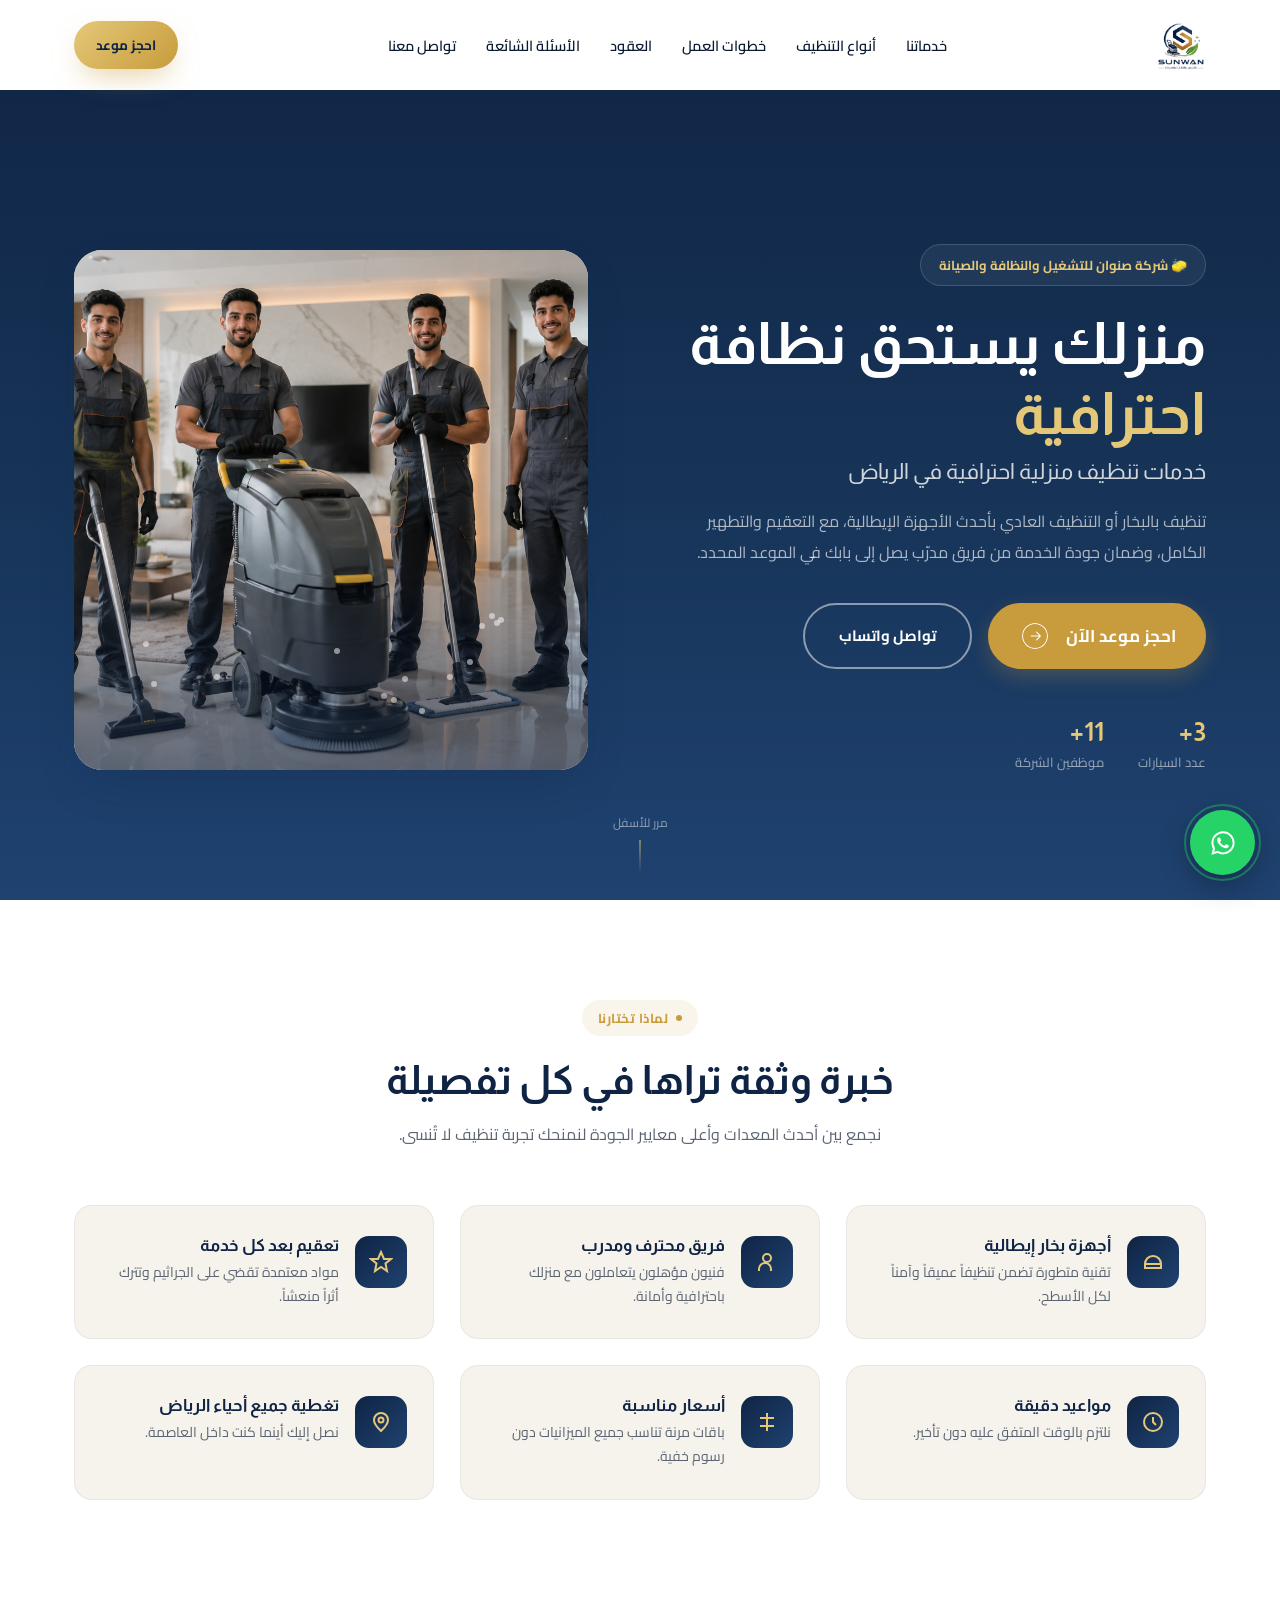
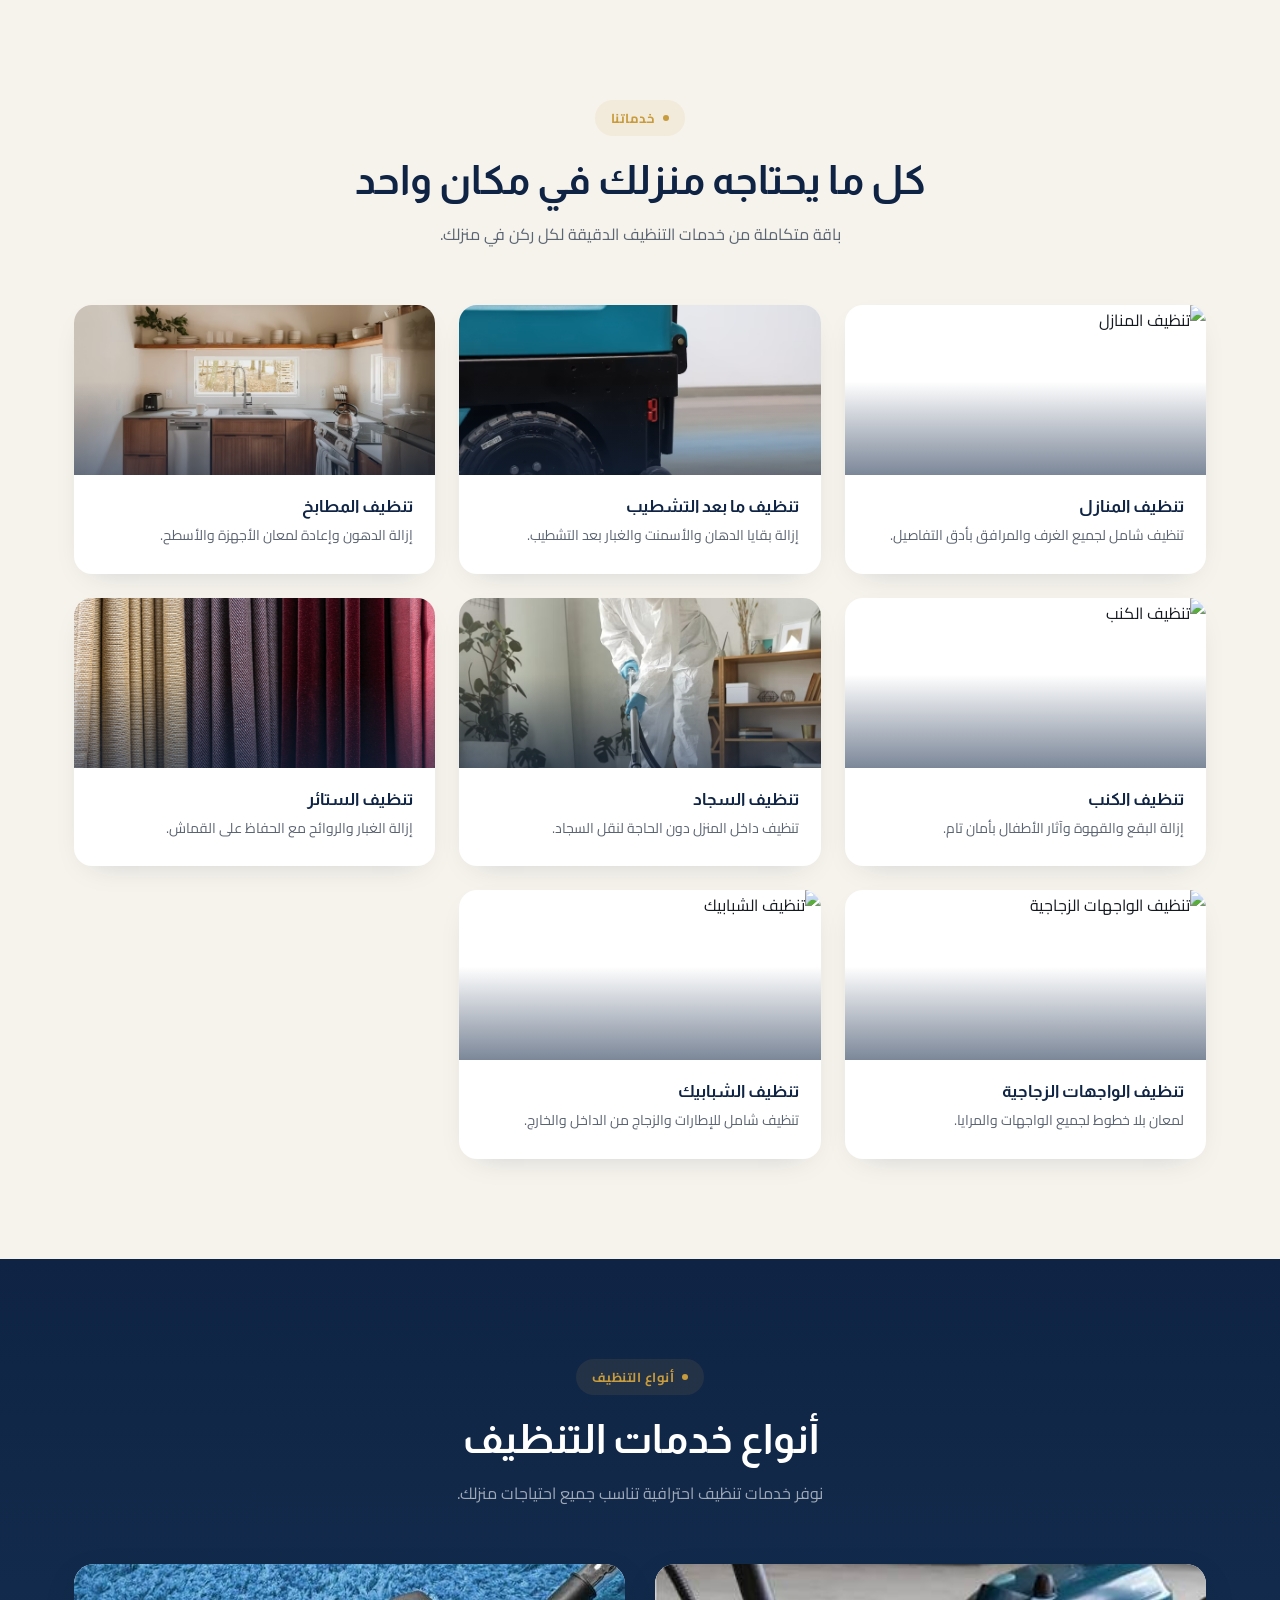
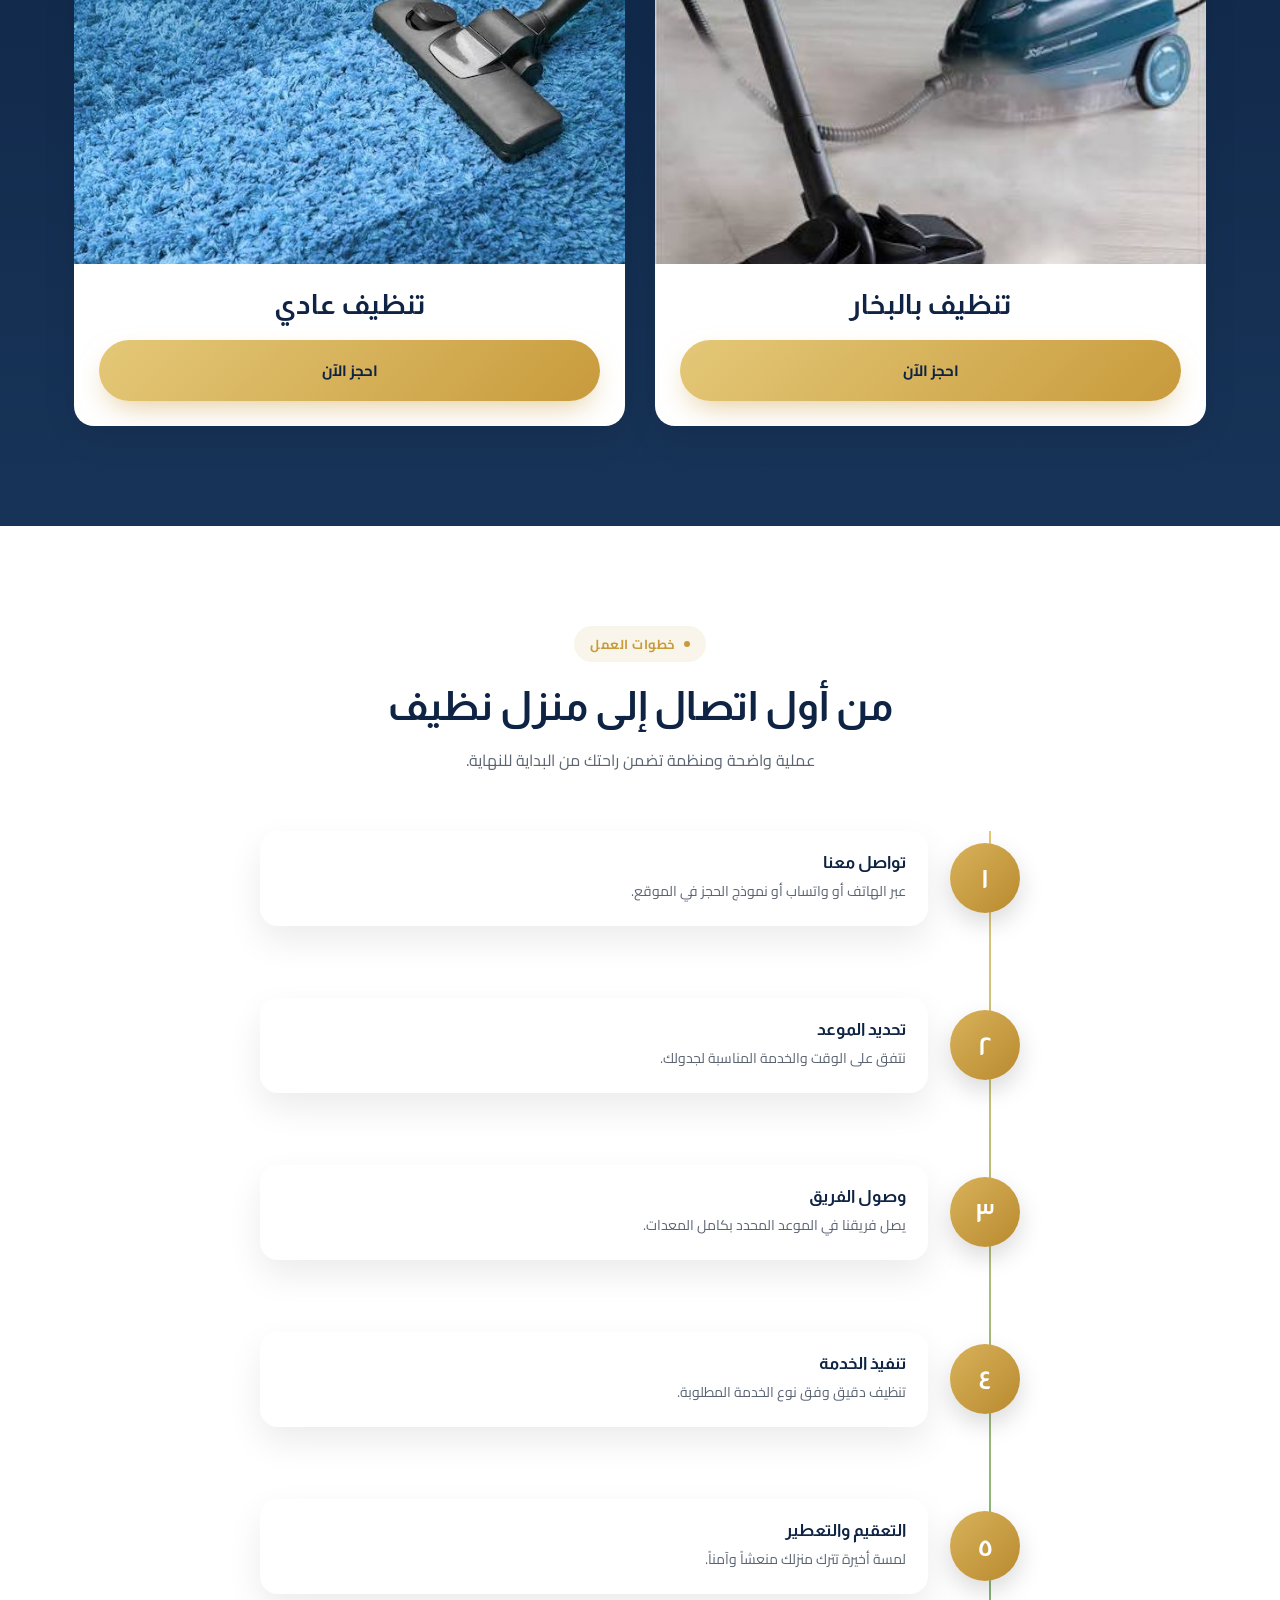
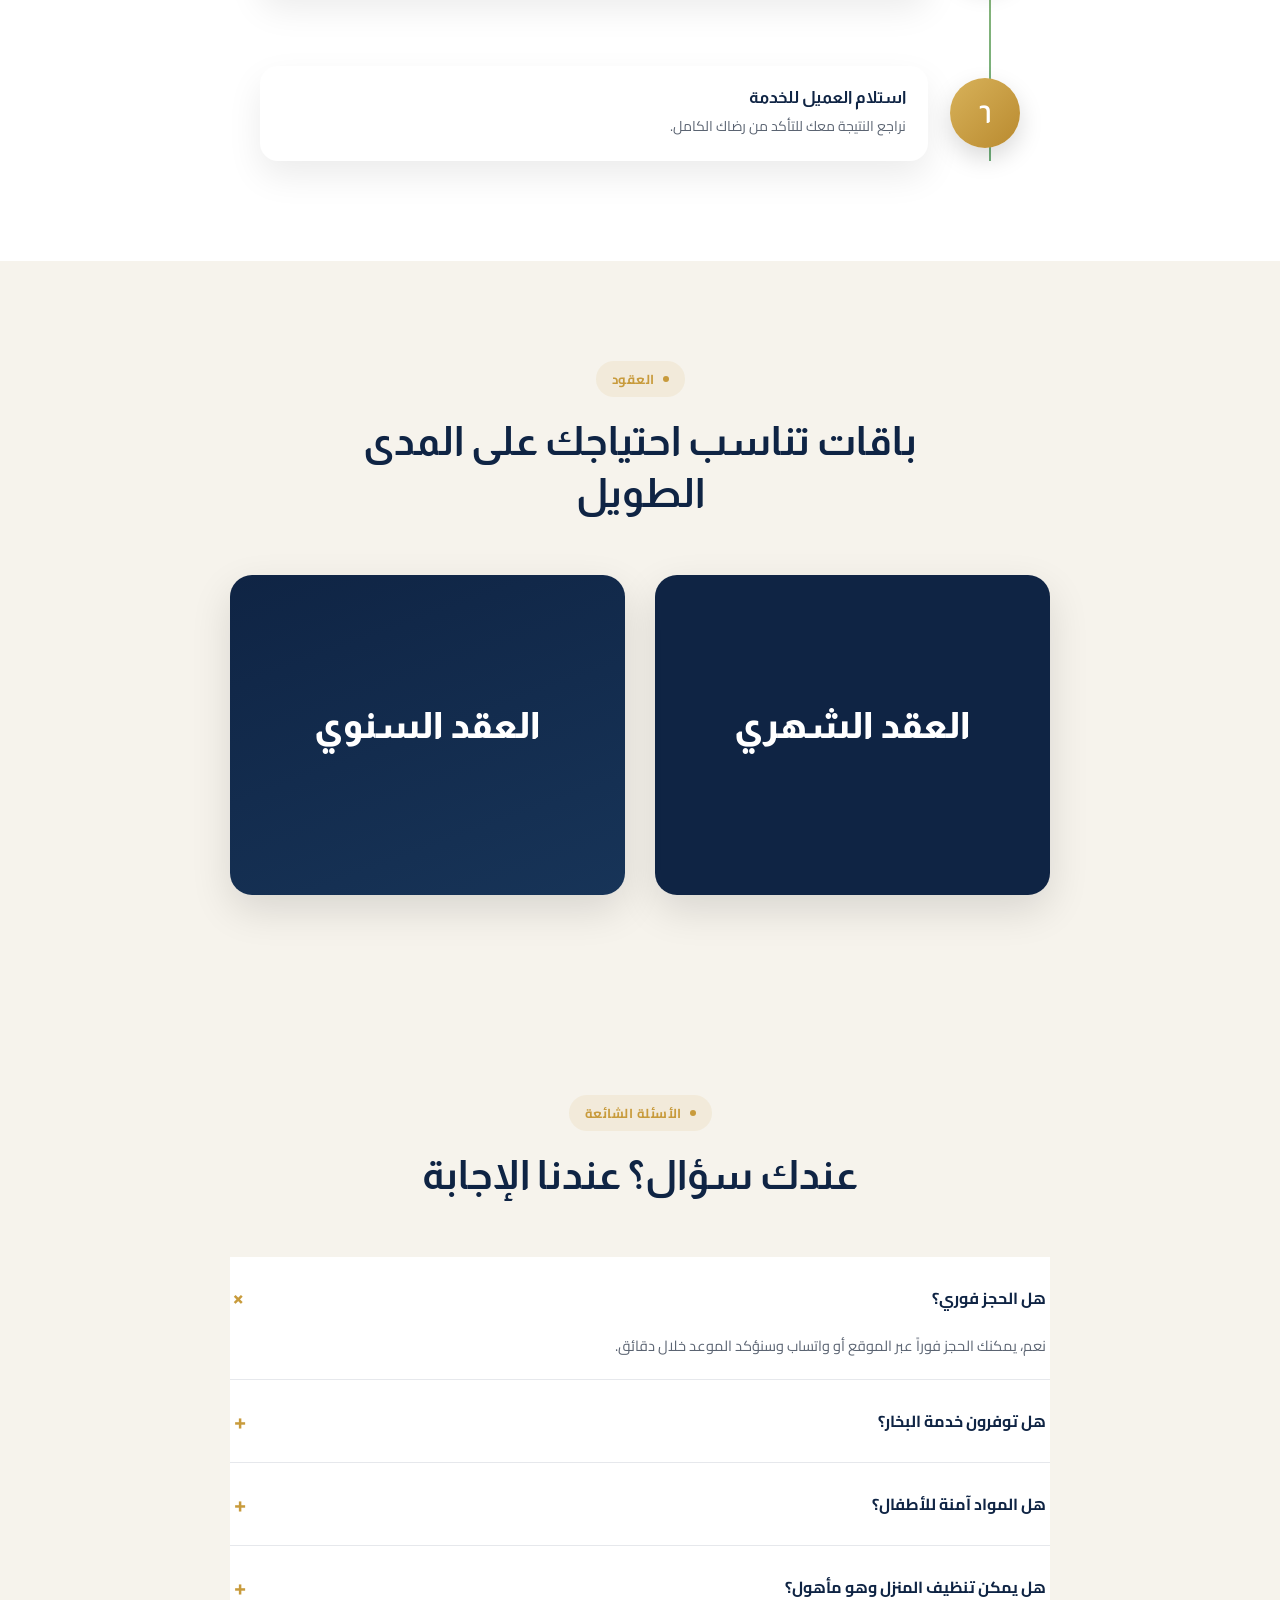
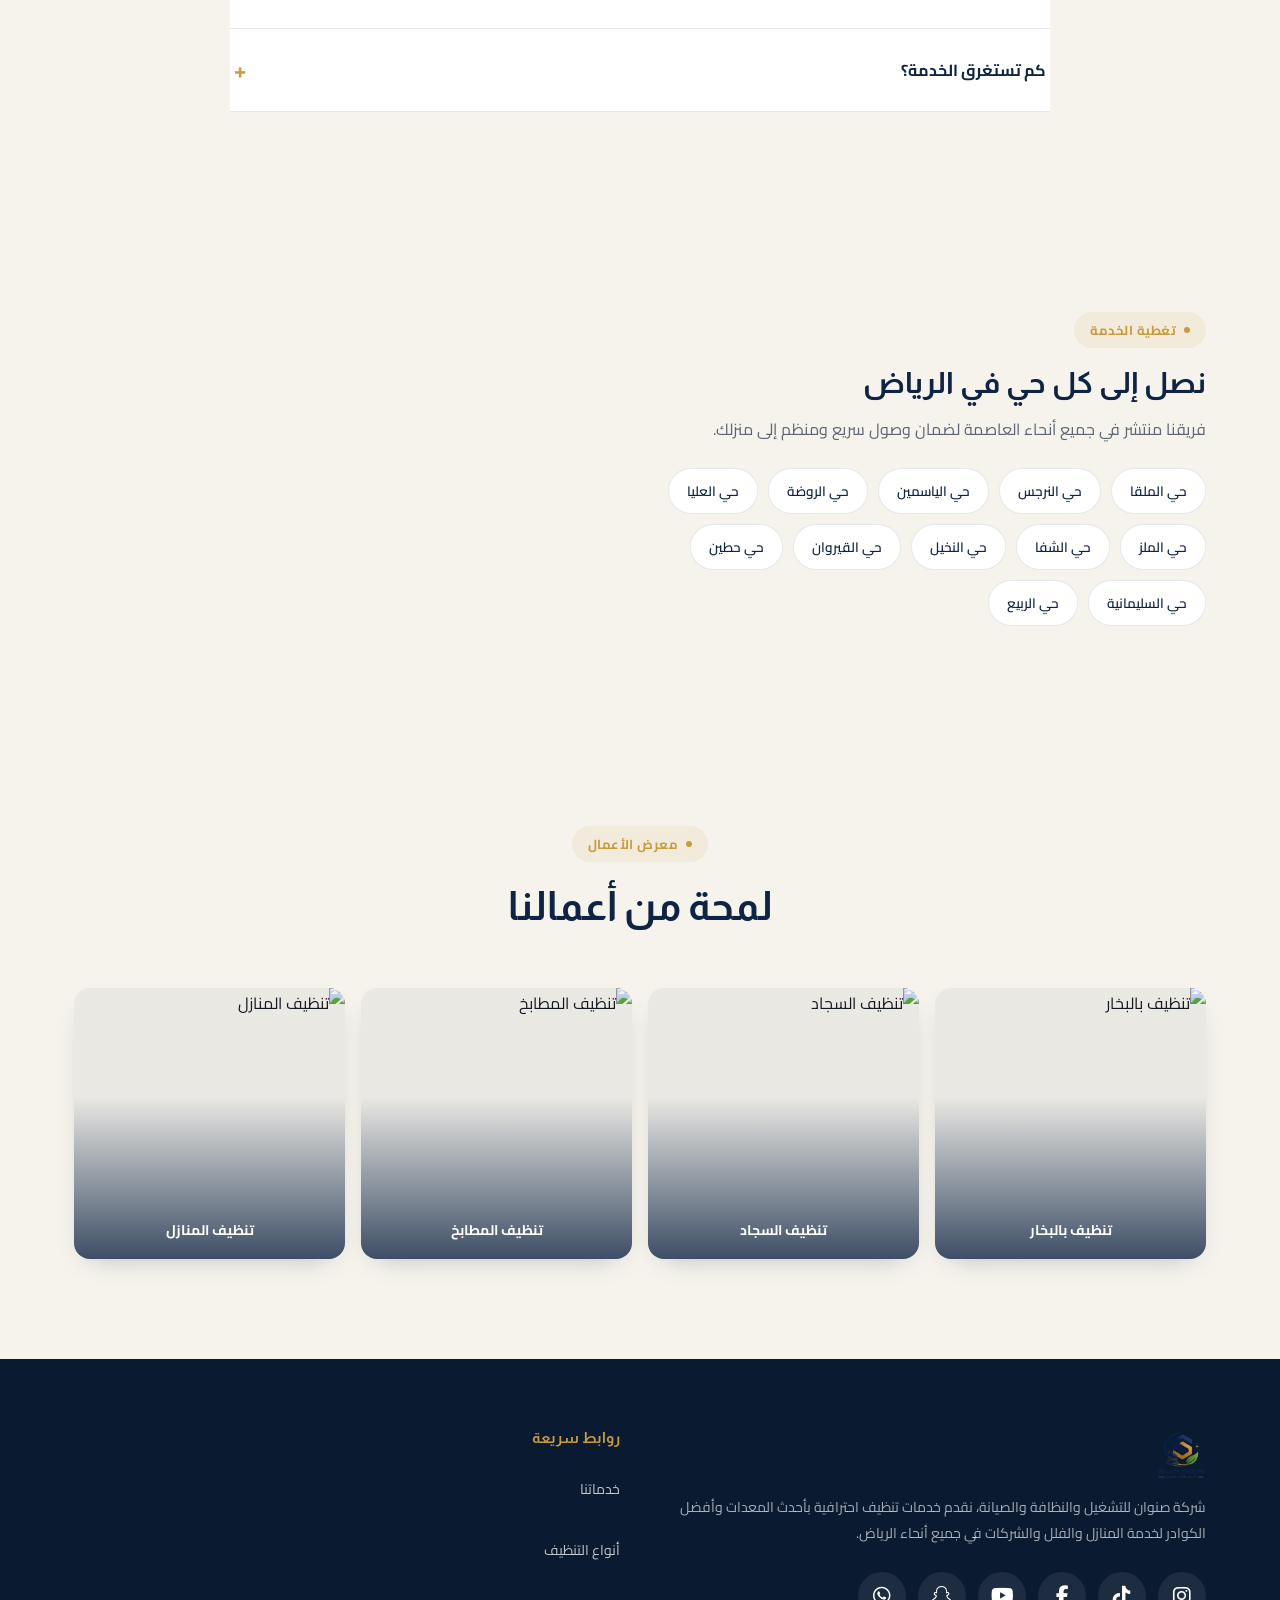
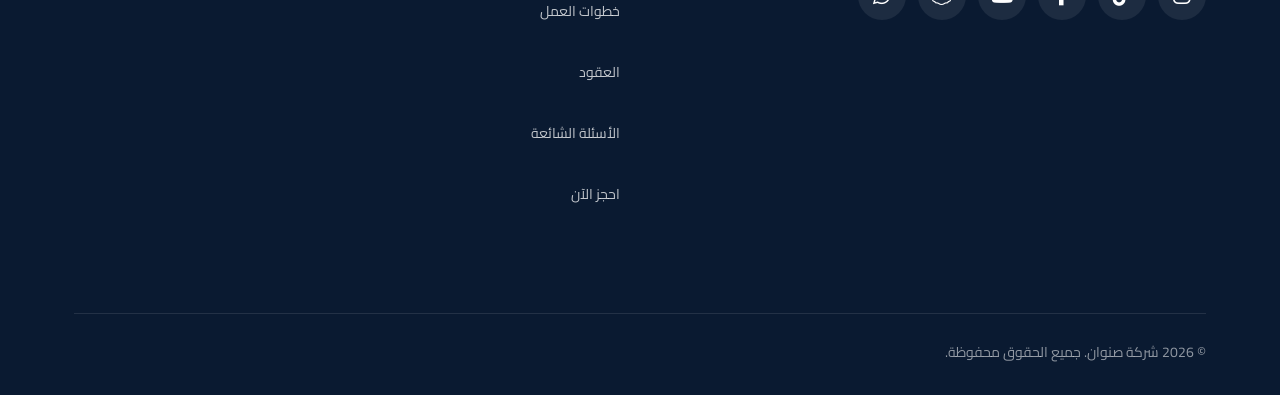
==== commit fc62c68b: "Update index.html" ====
--- a/index.html
+++ b/index.html
@@ -341,7 +341,7 @@
           <li><a href="#process">خطوات العمل</a></li>
           <li><a href="#contracts">العقود</a></li>
           <li><a href="#faq">الأسئلة الشائعة</a></li>
-          <li><a href="#booking">احجز الآن</a></li>
+          <li><a href="booking.html">احجز الآن</a></li>
         </ul>
 
       </div>
--- a/css.css
+++ b/css.css
@@ -82,10 +82,54 @@
 .nav-cta{display:flex; gap:12px;}
 .nav-toggle{display:none; flex-direction:column; gap:5px; cursor:pointer;}
 .nav-toggle span{width:26px; height:2px; background:#fff; border-radius:2px;}
-@media(max-width:920px){
-  nav ul{display:none;}
-  .nav-cta{display:none;}
-  .nav-toggle{display:flex;}
+@media (max-width:920px){
+
+  .nav-toggle{
+      display:flex;
+      flex-direction:column;
+      gap:5px;
+      cursor:pointer;
+      z-index:1001;
+  }
+
+  /* لون الخطوط */
+  .nav-toggle span{
+      width:28px;
+      height:3px;
+      background:#0F2444;
+      border-radius:10px;
+      transition:.3s;
+  }
+
+  nav ul{
+      position:fixed;
+      top:80px;
+      right:20px;
+      left:20px;
+      display:flex;
+      flex-direction:column;
+      gap:18px;
+      background:#0F2444;
+      border-radius:16px;
+      padding:25px;
+      transform:translateY(-20px);
+      opacity:0;
+      visibility:hidden;
+      transition:.35s;
+      z-index:1000;
+  }
+
+  nav ul.active{
+      opacity:1;
+      visibility:visible;
+      transform:translateY(0);
+  }
+
+  nav ul a{
+      color:#fff;
+      font-size:16px;
+      font-weight:700;
+  }
 }
 
 /* ---------- HERO ---------- */
@@ -849,4 +893,4 @@
 
 .wa-float:hover{
     transform:scale(1.1);
-}+}
